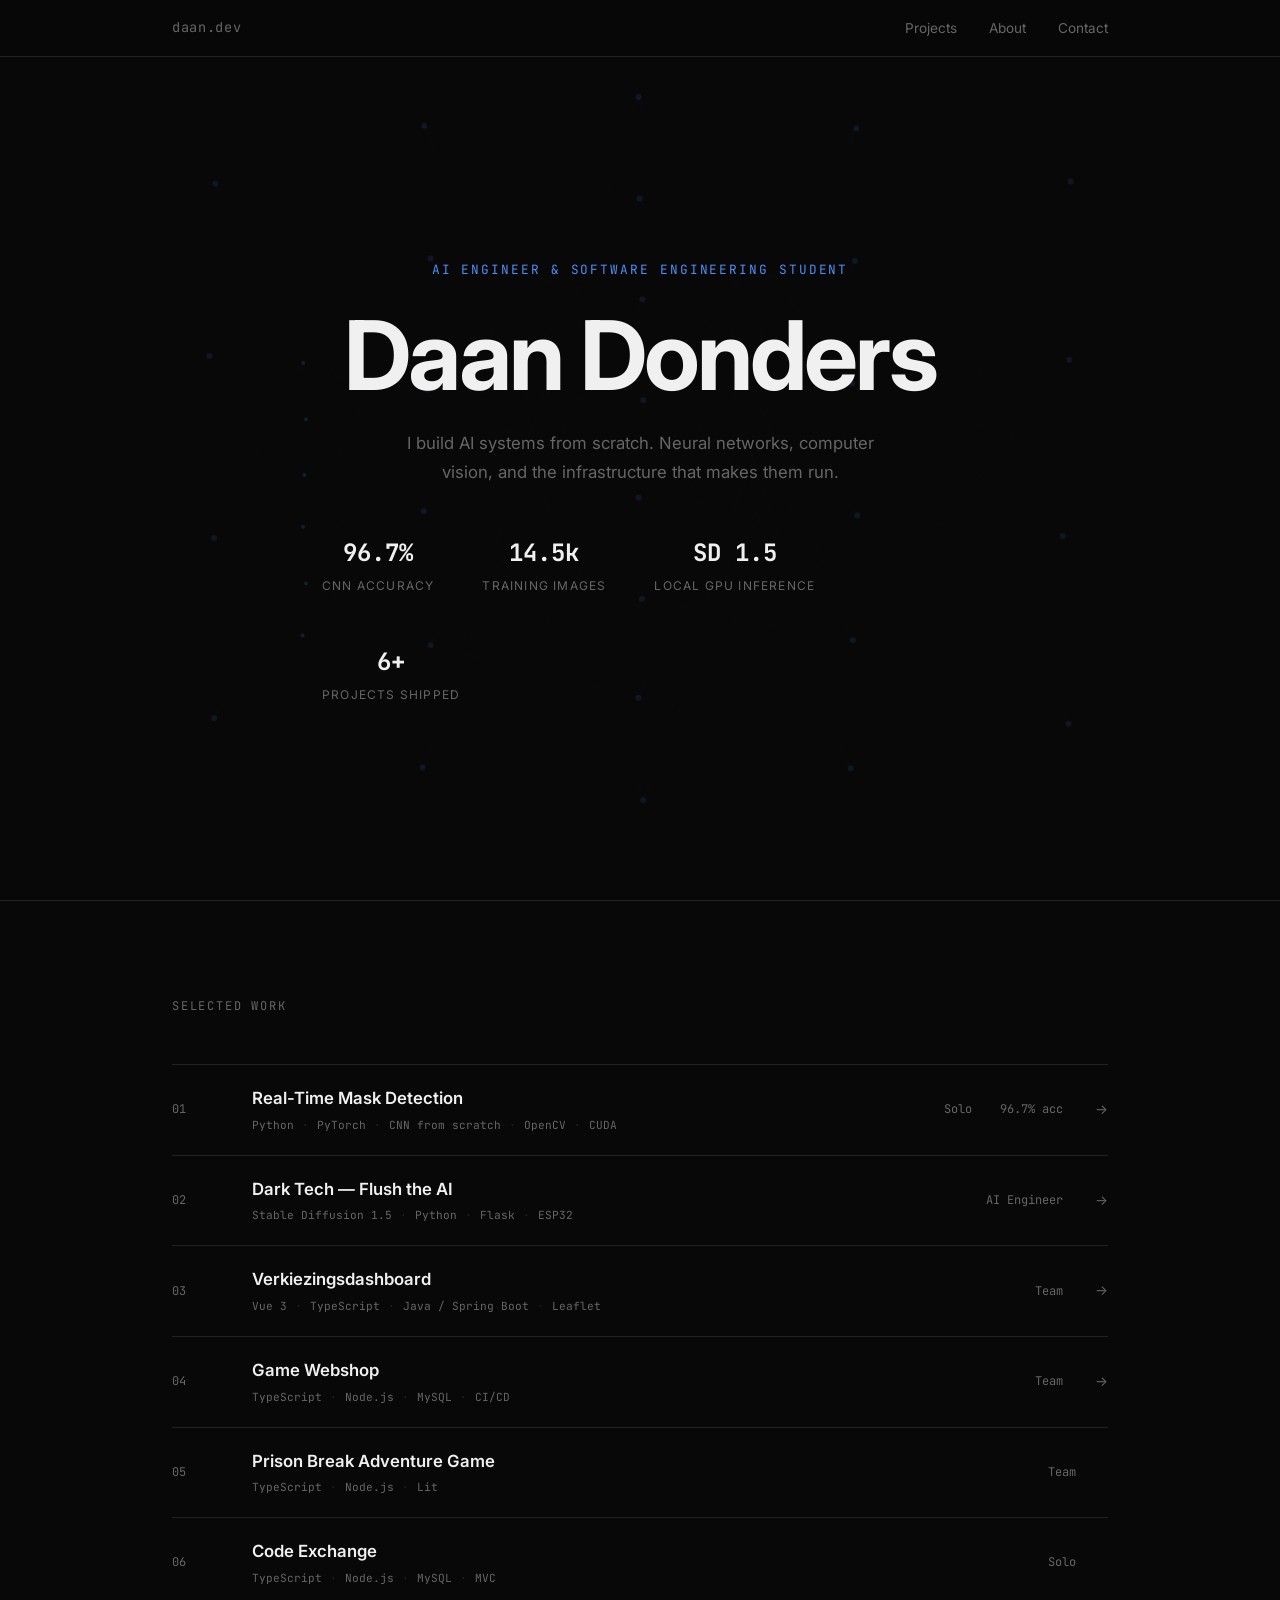
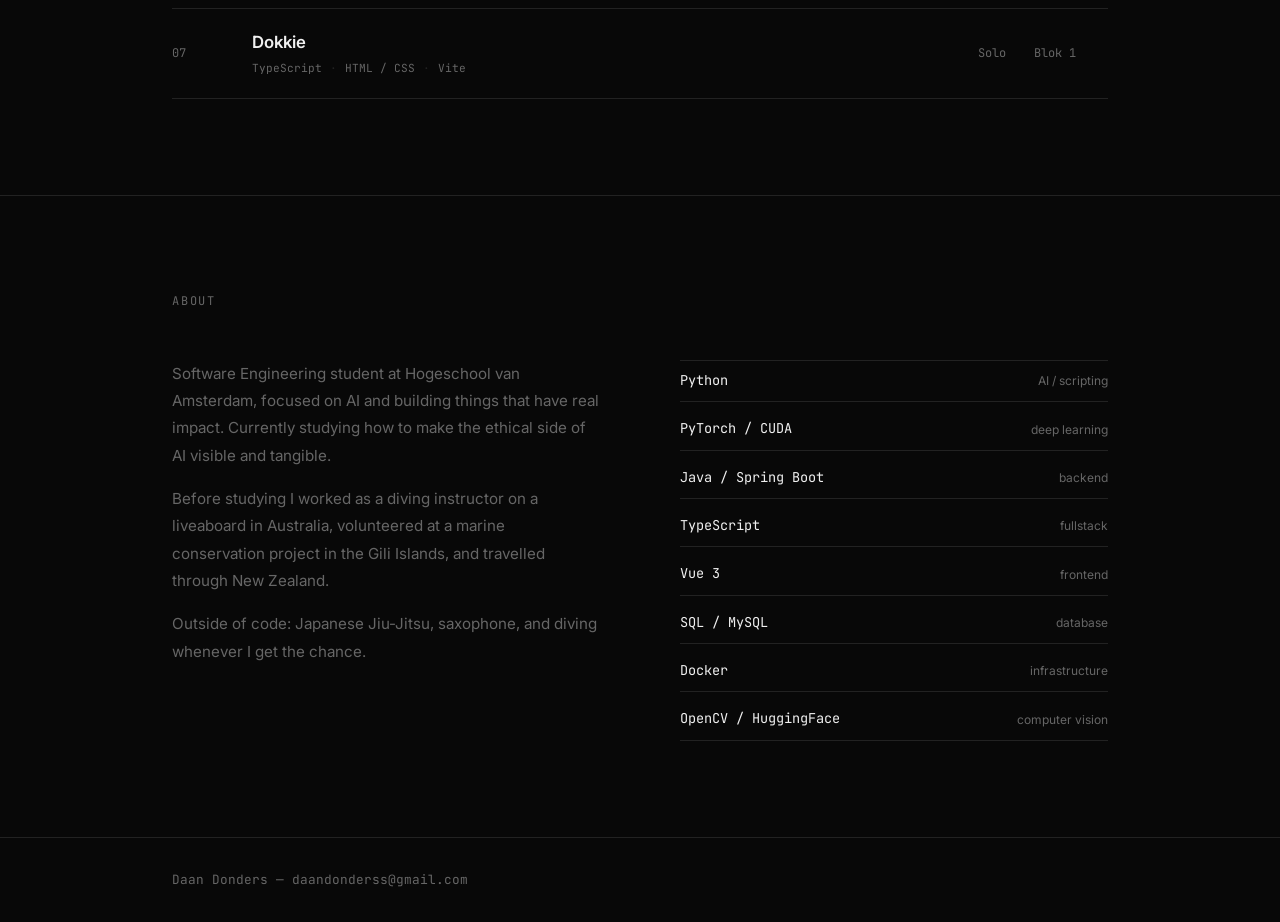
==== index.html @ f84be0b2 ""Layered neural network animation, centered hero, cleaner projects"" ====
<!DOCTYPE html>
<html lang="nl">
<head>
  <meta charset="UTF-8" />
  <meta name="viewport" content="width=device-width, initial-scale=1.0" />
  <title>Daan Donders — AI Engineer</title>
  <link rel="stylesheet" href="style.css" />
  <link rel="preconnect" href="https://fonts.googleapis.com" />
  <link rel="preconnect" href="https://fonts.gstatic.com" crossorigin />
  <link href="https://fonts.googleapis.com/css2?family=Inter:wght@400;500;600;700&family=JetBrains+Mono:wght@400;600&display=swap" rel="stylesheet" />
</head>
<body>

  <nav>
    <div class="nav-inner">
      <a href="index.html" class="nav-logo">daan.dev</a>
      <ul class="nav-links">
        <li><a href="#projects">Projects</a></li>
        <li><a href="#about">About</a></li>
        <li><a href="mailto:daandonderss@gmail.com">Contact</a></li>
      </ul>
    </div>
  </nav>

  <section class="hero">
    <canvas id="neural-canvas"></canvas>
    <div class="hero-content">
      <p class="hero-label">AI Engineer &amp; Software Engineering Student</p>
      <h1 class="hero-title">
        Daan Donders
      </h1>
      <p class="hero-desc">
        I build AI systems from scratch. Neural networks, computer vision,
        and the infrastructure that makes them run.
      </p>
      <div class="hero-stats">
        <div class="stat-item">
          <span class="stat-number">96.7%</span>
          <span class="stat-label">CNN accuracy</span>
        </div>
        <div class="stat-item">
          <span class="stat-number">14.5k</span>
          <span class="stat-label">Training images</span>
        </div>
        <div class="stat-item">
          <span class="stat-number">SD 1.5</span>
          <span class="stat-label">Local GPU inference</span>
        </div>
        <div class="stat-item">
          <span class="stat-number">6+</span>
          <span class="stat-label">Projects shipped</span>
        </div>
      </div>
    </div>
  </section>

  <section class="projects-section" id="projects">
    <div class="container">
      <p class="section-label">Selected work</p>

      <div class="project-list">

        <a href="projects/mask-detection.html" class="project-row">
          <span class="project-number">01</span>
          <div class="project-info">
            <span class="project-name">Real-Time Mask Detection</span>
            <div class="project-tags">
              <span class="project-tag">Python</span>
              <span class="project-tag">PyTorch</span>
              <span class="project-tag">CNN from scratch</span>
              <span class="project-tag">OpenCV</span>
              <span class="project-tag">CUDA</span>
            </div>
          </div>
          <span class="project-meta">Solo &nbsp;&nbsp; 96.7% acc</span>
          <span class="project-arrow">&#8594;</span>
        </a>

        <a href="projects/dark-tech.html" class="project-row">
          <span class="project-number">02</span>
          <div class="project-info">
            <span class="project-name">Dark Tech — Flush the AI</span>
            <div class="project-tags">
              <span class="project-tag">Stable Diffusion 1.5</span>
              <span class="project-tag">Python</span>
              <span class="project-tag">Flask</span>
              <span class="project-tag">ESP32</span>
            </div>
          </div>
          <span class="project-meta">AI Engineer</span>
          <span class="project-arrow">&#8594;</span>
        </a>

        <a href="projects/verkiezingsdashboard.html" class="project-row">
          <span class="project-number">03</span>
          <div class="project-info">
            <span class="project-name">Verkiezingsdashboard</span>
            <div class="project-tags">
              <span class="project-tag">Vue 3</span>
              <span class="project-tag">TypeScript</span>
              <span class="project-tag">Java / Spring Boot</span>
              <span class="project-tag">Leaflet</span>
            </div>
          </div>
          <span class="project-meta">Team</span>
          <span class="project-arrow">&#8594;</span>
        </a>

        <a href="projects/game-webshop.html" class="project-row">
          <span class="project-number">04</span>
          <div class="project-info">
            <span class="project-name">Game Webshop</span>
            <div class="project-tags">
              <span class="project-tag">TypeScript</span>
              <span class="project-tag">Node.js</span>
              <span class="project-tag">MySQL</span>
              <span class="project-tag">CI/CD</span>
            </div>
          </div>
          <span class="project-meta">Team</span>
          <span class="project-arrow">&#8594;</span>
        </a>

        <div class="project-row">
          <span class="project-number">05</span>
          <div class="project-info">
            <span class="project-name">Prison Break Adventure Game</span>
            <div class="project-tags">
              <span class="project-tag">TypeScript</span>
              <span class="project-tag">Node.js</span>
              <span class="project-tag">Lit</span>
            </div>
          </div>
          <span class="project-meta">Team</span>
        </div>

        <div class="project-row">
          <span class="project-number">06</span>
          <div class="project-info">
            <span class="project-name">Code Exchange</span>
            <div class="project-tags">
              <span class="project-tag">TypeScript</span>
              <span class="project-tag">Node.js</span>
              <span class="project-tag">MySQL</span>
              <span class="project-tag">MVC</span>
            </div>
          </div>
          <span class="project-meta">Solo</span>
        </div>

        <div class="project-row">
          <span class="project-number">07</span>
          <div class="project-info">
            <span class="project-name">Dokkie</span>
            <div class="project-tags">
              <span class="project-tag">TypeScript</span>
              <span class="project-tag">HTML / CSS</span>
              <span class="project-tag">Vite</span>
            </div>
          </div>
          <span class="project-meta">Solo &nbsp;&nbsp; Blok 1</span>
        </div>

      </div>
    </div>
  </section>

  <section class="about-section" id="about">
    <div class="container">
      <p class="section-label">About</p>
      <div class="about-grid">
        <div class="about-text">
          <p>
            Software Engineering student at Hogeschool van Amsterdam,
            focused on AI and building things that have real impact.
            Currently studying how to make the ethical side of AI
            visible and tangible.
          </p>
          <p>
            Before studying I worked as a diving instructor on a
            liveaboard in Australia, volunteered at a marine conservation
            project in the Gili Islands, and travelled through New Zealand.
          </p>
          <p>
            Outside of code: Japanese Jiu-Jitsu, saxophone, and diving
            whenever I get the chance.
          </p>
        </div>
        <div class="skills-grid">
          <div class="skill-row">
            <span class="skill-name">Python</span>
            <span class="skill-type">AI / scripting</span>
          </div>
          <div class="skill-row">
            <span class="skill-name">PyTorch / CUDA</span>
            <span class="skill-type">deep learning</span>
          </div>
          <div class="skill-row">
            <span class="skill-name">Java / Spring Boot</span>
            <span class="skill-type">backend</span>
          </div>
          <div class="skill-row">
            <span class="skill-name">TypeScript</span>
            <span class="skill-type">fullstack</span>
          </div>
          <div class="skill-row">
            <span class="skill-name">Vue 3</span>
            <span class="skill-type">frontend</span>
          </div>
          <div class="skill-row">
            <span class="skill-name">SQL / MySQL</span>
            <span class="skill-type">database</span>
          </div>
          <div class="skill-row">
            <span class="skill-name">Docker</span>
            <span class="skill-type">infrastructure</span>
          </div>
          <div class="skill-row">
            <span class="skill-name">OpenCV / HuggingFace</span>
            <span class="skill-type">computer vision</span>
          </div>
        </div>
      </div>
    </div>
  </section>

  <footer>
    <div class="container">
      <p>Daan Donders &mdash; daandonderss@gmail.com</p>
    </div>
  </footer>

  <script>
    const canvas = document.getElementById('neural-canvas');
    const ctx = canvas.getContext('2d');

    const LAYERS = [4, 6, 8, 6, 4];
    const ACCENT = '79, 142, 247';

    let nodes = [];
    let pulses = [];

    function resize() {
      canvas.width = window.innerWidth;
      canvas.height = window.innerHeight;
      buildNetwork();
    }

    function buildNetwork() {
      nodes = [];
      const w = canvas.width;
      const h = canvas.height;
      const layerSpacing = w / (LAYERS.length + 1);

      for (let l = 0; l < LAYERS.length; l++) {
        const count = LAYERS[l];
        const x = layerSpacing * (l + 1);
        const nodeSpacing = h / (count + 1);
        for (let n = 0; n < count; n++) {
          nodes.push({
            layer: l,
            index: n,
            x: x + (Math.random() - 0.5) * 20,
            y: nodeSpacing * (n + 1) + (Math.random() - 0.5) * 20,
            baseX: x,
            baseY: nodeSpacing * (n + 1),
            phase: Math.random() * Math.PI * 2,
            active: 0
          });
        }
      }
    }

    function getLayer(l) {
      return nodes.filter(n => n.layer === l);
    }

    function spawnPulse() {
      const src = getLayer(0)[Math.floor(Math.random() * LAYERS[0])];
      pulses.push({ fromLayer: 0, fromIndex: src.index, progress: 0, speed: 0.012 + Math.random() * 0.008 });
    }

    let frame = 0;

    function draw() {
      ctx.clearRect(0, 0, canvas.width, canvas.height);

      // connections
      for (let l = 0; l < LAYERS.length - 1; l++) {
        const from = getLayer(l);
        const to = getLayer(l + 1);
        for (const a of from) {
          for (const b of to) {
            ctx.beginPath();
            ctx.moveTo(a.x, a.y);
            ctx.lineTo(b.x, b.y);
            ctx.strokeStyle = `rgba(${ACCENT}, 0.07)`;
            ctx.lineWidth = 0.5;
            ctx.stroke();
          }
        }
      }

      // pulses
      for (let i = pulses.length - 1; i >= 0; i--) {
        const p = pulses[i];
        p.progress += p.speed;

        if (p.progress >= 1) {
          // activate next layer
          const nextLayer = p.fromLayer + 1;
          if (nextLayer < LAYERS.length) {
            const targets = getLayer(nextLayer);
            const picked = targets[Math.floor(Math.random() * targets.length)];
            picked.active = 1;
            pulses.push({ fromLayer: nextLayer, fromIndex: picked.index, progress: 0, speed: p.speed });
          }
          pulses.splice(i, 1);
          continue;
        }

        const from = getLayer(p.fromLayer).find(n => n.index === p.fromIndex);
        if (!from) { pulses.splice(i, 1); continue; }
        const toLayer = getLayer(p.fromLayer + 1);
        if (!toLayer.length) { pulses.splice(i, 1); continue; }

        for (const to of toLayer) {
          const px = from.x + (to.x - from.x) * p.progress;
          const py = from.y + (to.y - from.y) * p.progress;
          ctx.beginPath();
          ctx.arc(px, py, 2, 0, Math.PI * 2);
          ctx.fillStyle = `rgba(${ACCENT}, ${0.6 * (1 - p.progress * 0.5)})`;
          ctx.fill();
        }
      }

      // nodes
      for (const node of nodes) {
        node.phase += 0.015;
        node.x = node.baseX + Math.sin(node.phase) * 4;
        node.y = node.baseY + Math.cos(node.phase * 0.7) * 4;

        if (node.active > 0) node.active -= 0.03;

        const glow = Math.max(0, node.active);
        const r = 3 + glow * 4;

        if (glow > 0) {
          const grad = ctx.createRadialGradient(node.x, node.y, 0, node.x, node.y, r * 3);
          grad.addColorStop(0, `rgba(${ACCENT}, ${0.4 * glow})`);
          grad.addColorStop(1, `rgba(${ACCENT}, 0)`);
          ctx.beginPath();
          ctx.arc(node.x, node.y, r * 3, 0, Math.PI * 2);
          ctx.fillStyle = grad;
          ctx.fill();
        }

        ctx.beginPath();
        ctx.arc(node.x, node.y, r, 0, Math.PI * 2);
        ctx.fillStyle = `rgba(${ACCENT}, ${0.3 + glow * 0.6})`;
        ctx.fill();
      }

      frame++;
      if (frame % 40 === 0) spawnPulse();

      requestAnimationFrame(draw);
    }

    resize();
    draw();

    window.addEventListener('resize', resize);
  </script>

</body>
</html>
---- style.css ----
*, *::before, *::after {
  box-sizing: border-box;
  margin: 0;
  padding: 0;
}

:root {
  --bg:          #080808;
  --surface:     #111111;
  --border:      #222222;
  --text:        #f0f0f0;
  --text-muted:  #666666;
  --accent:      #4f8ef7;
  --font:        'Inter', system-ui, sans-serif;
  --mono:        'JetBrains Mono', 'Fira Code', monospace;
}

html {
  scroll-behavior: smooth;
}

body {
  background: var(--bg);
  color: var(--text);
  font-family: var(--font);
  font-size: 16px;
  line-height: 1.6;
  min-height: 100vh;
}

a {
  color: inherit;
  text-decoration: none;
}

img, video {
  max-width: 100%;
  display: block;
}

/* ── Layout ── */
.container {
  max-width: 1000px;
  margin: 0 auto;
  padding: 0 2rem;
}

/* ── Nav ── */
nav {
  position: fixed;
  top: 0;
  left: 0;
  right: 0;
  z-index: 100;
  border-bottom: 1px solid var(--border);
  background: rgba(8, 8, 8, 0.9);
  backdrop-filter: blur(8px);
}

.nav-inner {
  display: flex;
  align-items: center;
  justify-content: space-between;
  height: 56px;
  max-width: 1000px;
  margin: 0 auto;
  padding: 0 2rem;
}

.nav-logo {
  font-family: var(--mono);
  font-size: 0.85rem;
  color: var(--text-muted);
  letter-spacing: 0.05em;
  transition: color 0.2s;
}

.nav-logo:hover {
  color: var(--text);
}

.nav-links {
  display: flex;
  gap: 2rem;
  list-style: none;
}

.nav-links a {
  font-size: 0.85rem;
  color: var(--text-muted);
  transition: color 0.2s;
}

.nav-links a:hover {
  color: var(--text);
}

/* ── Hero ── */
.hero {
  position: relative;
  min-height: 100vh;
  display: flex;
  align-items: center;
  overflow: hidden;
}

#neural-canvas {
  position: absolute;
  inset: 0;
  width: 100%;
  height: 100%;
  opacity: 0.35;
}

.hero-content {
  position: relative;
  z-index: 1;
  padding: 8rem 2rem 4rem;
  max-width: 700px;
  margin: 0 auto;
  width: 100%;
  text-align: center;
  display: flex;
  flex-direction: column;
  align-items: center;
}

.hero-label {
  font-family: var(--mono);
  font-size: 0.8rem;
  color: var(--accent);
  letter-spacing: 0.15em;
  text-transform: uppercase;
  margin-bottom: 1.5rem;
}

.hero-title {
  font-size: clamp(3rem, 8vw, 6rem);
  font-weight: 700;
  letter-spacing: -0.03em;
  line-height: 1.05;
  margin-bottom: 1.5rem;
}

.hero-title .dim {
  color: var(--text-muted);
}

.hero-desc {
  font-size: 1.05rem;
  color: var(--text-muted);
  max-width: 480px;
  margin-bottom: 3rem;
  line-height: 1.7;
}

.hero-stats {
  display: flex;
  gap: 3rem;
  flex-wrap: wrap;
}

.stat-item {
  display: flex;
  flex-direction: column;
  gap: 0.2rem;
}

.stat-number {
  font-size: 1.5rem;
  font-weight: 700;
  color: var(--text);
  font-family: var(--mono);
}

.stat-label {
  font-size: 0.75rem;
  color: var(--text-muted);
  text-transform: uppercase;
  letter-spacing: 0.1em;
}

/* ── Projects ── */
.projects-section {
  padding: 6rem 0;
  border-top: 1px solid var(--border);
}

.section-label {
  font-family: var(--mono);
  font-size: 0.75rem;
  color: var(--text-muted);
  letter-spacing: 0.15em;
  text-transform: uppercase;
  margin-bottom: 3rem;
}

.project-list {
  display: flex;
  flex-direction: column;
}

.project-row {
  display: grid;
  grid-template-columns: 48px 1fr auto auto;
  align-items: center;
  gap: 2rem;
  padding: 1.25rem 0;
  border-top: 1px solid var(--border);
  transition: background 0.15s;
  cursor: default;
  text-decoration: none;
  color: inherit;
}

.project-row:last-child {
  border-bottom: 1px solid var(--border);
}

.project-row:hover .project-name {
  color: var(--accent);
}

.project-number {
  font-family: var(--mono);
  font-size: 0.75rem;
  color: var(--text-muted);
}

.project-info {
  display: flex;
  flex-direction: column;
  gap: 0.3rem;
}

.project-name {
  font-size: 1.05rem;
  font-weight: 600;
  transition: color 0.15s;
}

.project-tags {
  display: flex;
  gap: 0.5rem;
  flex-wrap: wrap;
}

.project-tag {
  font-family: var(--mono);
  font-size: 0.7rem;
  color: var(--text-muted);
}

.project-tag + .project-tag::before {
  content: '·';
  margin-right: 0.5rem;
  color: var(--border);
}

.project-meta {
  font-family: var(--mono);
  font-size: 0.75rem;
  color: var(--text-muted);
  white-space: nowrap;
}

.project-arrow {
  font-size: 0.85rem;
  color: var(--text-muted);
  transition: transform 0.15s, color 0.15s;
}

.project-row:hover .project-arrow {
  transform: translateX(4px);
  color: var(--accent);
}

/* ── About ── */
.about-section {
  padding: 6rem 0;
  border-top: 1px solid var(--border);
}

.about-grid {
  display: grid;
  grid-template-columns: 1fr 1fr;
  gap: 5rem;
  align-items: start;
}

.about-text p {
  color: var(--text-muted);
  font-size: 0.95rem;
  margin-bottom: 1rem;
  line-height: 1.8;
}

.about-text p:last-child {
  margin-bottom: 0;
}

.skills-grid {
  display: flex;
  flex-direction: column;
  gap: 0.4rem;
}

.skill-row {
  display: flex;
  justify-content: space-between;
  align-items: center;
  padding: 0.6rem 0;
  border-bottom: 1px solid var(--border);
  font-size: 0.85rem;
}

.skill-row:first-child {
  border-top: 1px solid var(--border);
}

.skill-name {
  font-family: var(--mono);
  color: var(--text);
}

.skill-type {
  font-size: 0.75rem;
  color: var(--text-muted);
}

/* ── Footer ── */
footer {
  border-top: 1px solid var(--border);
  padding: 2rem 0;
}

footer p {
  font-family: var(--mono);
  font-size: 0.8rem;
  color: var(--text-muted);
}

/* ── Project detail pages ── */
.page-hero {
  padding: 8rem 0 4rem;
}

.back-link {
  display: inline-flex;
  align-items: center;
  gap: 0.5rem;
  font-family: var(--mono);
  font-size: 0.8rem;
  color: var(--text-muted);
  margin-bottom: 2.5rem;
  transition: color 0.2s;
}

.back-link:hover {
  color: var(--text);
}

.page-title {
  font-size: clamp(2rem, 5vw, 3.5rem);
  font-weight: 700;
  letter-spacing: -0.03em;
  line-height: 1.1;
  margin-bottom: 2rem;
}

.page-title span {
  color: var(--accent);
}

.meta-row {
  display: flex;
  flex-wrap: wrap;
  gap: 2.5rem;
  padding: 1.5rem 0;
  border-top: 1px solid var(--border);
  border-bottom: 1px solid var(--border);
}

.meta-item {
  display: flex;
  flex-direction: column;
  gap: 0.25rem;
}

.meta-label {
  font-family: var(--mono);
  font-size: 0.7rem;
  color: var(--text-muted);
  text-transform: uppercase;
  letter-spacing: 0.1em;
}

.meta-value {
  font-size: 0.9rem;
  font-weight: 600;
}

/* Project body */
.project-layout {
  display: grid;
  grid-template-columns: 1fr 280px;
  gap: 5rem;
  padding: 4rem 0 6rem;
  align-items: start;
}

.project-body h2 {
  font-size: 1.1rem;
  font-weight: 600;
  margin: 2.5rem 0 1rem;
  padding-bottom: 0.5rem;
  border-bottom: 1px solid var(--border);
  letter-spacing: -0.01em;
}

.project-body h2:first-child {
  margin-top: 0;
}

.project-body p {
  font-size: 0.9rem;
  color: var(--text-muted);
  margin-bottom: 1rem;
  line-height: 1.8;
}

.project-body ul {
  margin: 0 0 1.5rem 1.2rem;
}

.project-body li {
  font-size: 0.9rem;
  color: var(--text-muted);
  margin-bottom: 0.5rem;
  line-height: 1.7;
}

.project-body li strong {
  color: var(--text);
}

/* Pipeline */
.pipeline {
  display: flex;
  flex-direction: column;
  gap: 0;
  margin: 1.5rem 0;
}

.pipeline-step {
  display: flex;
  align-items: center;
  gap: 1rem;
  padding: 0.9rem 1rem;
  border: 1px solid var(--border);
  background: var(--surface);
  position: relative;
}

.pipeline-step:not(:first-child) {
  margin-top: -1px;
}

.pipeline-step:first-child {
  border-radius: 6px 6px 0 0;
}

.pipeline-step:last-child {
  border-radius: 0 0 6px 6px;
}

.step-icon {
  width: 2rem;
  text-align: center;
  font-size: 1rem;
  flex-shrink: 0;
}

.step-info strong {
  display: block;
  font-size: 0.85rem;
  margin-bottom: 0.1rem;
}

.step-info span {
  font-family: var(--mono);
  font-size: 0.72rem;
  color: var(--accent);
}

/* Callout */
.callout {
  border: 1px solid var(--border);
  border-left: 3px solid var(--accent);
  border-radius: 0 6px 6px 0;
  padding: 1rem 1.25rem;
  margin: 1.5rem 0;
  display: flex;
  gap: 1rem;
  align-items: flex-start;
  background: var(--surface);
}

.callout .callout-icon {
  font-size: 1.1rem;
  flex-shrink: 0;
  margin-top: 0.1rem;
}

.callout p {
  margin: 0;
  font-size: 0.88rem;
}

/* Gallery */
.gallery {
  display: grid;
  grid-template-columns: 1fr 1fr;
  gap: 0.75rem;
  margin: 1.5rem 0;
}

.gallery-item {
  border: 1px solid var(--border);
  border-radius: 6px;
  overflow: hidden;
  background: var(--surface);
}

.gallery-item img,
.gallery-item video {
  width: 100%;
  display: block;
}

.gallery-label {
  padding: 0.5rem 0.75rem;
  font-family: var(--mono);
  font-size: 0.72rem;
  color: var(--text-muted);
  border-top: 1px solid var(--border);
}

/* Sidebar */
.project-sidebar {
  position: sticky;
  top: 5rem;
  display: flex;
  flex-direction: column;
  gap: 2rem;
}

.sidebar-block h4 {
  font-family: var(--mono);
  font-size: 0.7rem;
  text-transform: uppercase;
  letter-spacing: 0.1em;
  color: var(--text-muted);
  margin-bottom: 1rem;
  padding-bottom: 0.5rem;
  border-bottom: 1px solid var(--border);
}

.tech-list {
  list-style: none;
  display: flex;
  flex-direction: column;
  gap: 0.5rem;
}

.tech-list li {
  display: flex;
  justify-content: space-between;
  font-size: 0.82rem;
  padding: 0.4rem 0;
  border-bottom: 1px solid var(--border);
  color: var(--text);
}

.tech-list li span {
  color: var(--text-muted);
  font-size: 0.75rem;
}

.badge-list {
  display: flex;
  flex-wrap: wrap;
  gap: 0.4rem;
}

.badge {
  font-family: var(--mono);
  font-size: 0.72rem;
  padding: 0.25rem 0.6rem;
  border: 1px solid var(--border);
  border-radius: 3px;
  color: var(--text-muted);
}

.lesson-list {
  list-style: none;
  display: flex;
  flex-direction: column;
  gap: 0.6rem;
}

.lesson-list li {
  font-size: 0.82rem;
  color: var(--text-muted);
  padding-left: 1rem;
  position: relative;
  line-height: 1.5;
}

.lesson-list li::before {
  content: '–';
  position: absolute;
  left: 0;
  color: var(--accent);
}

/* ── Responsive ── */
@media (max-width: 900px) {
  .project-layout {
    grid-template-columns: 1fr;
    gap: 3rem;
  }
  .project-sidebar {
    position: static;
  }
  .about-grid {
    grid-template-columns: 1fr;
    gap: 3rem;
  }
}

@media (max-width: 640px) {
  .nav-links { display: none; }
  .gallery { grid-template-columns: 1fr; }
  .hero-stats { gap: 2rem; }
  .project-row {
    grid-template-columns: 32px 1fr;
  }
  .project-meta { display: none; }
}
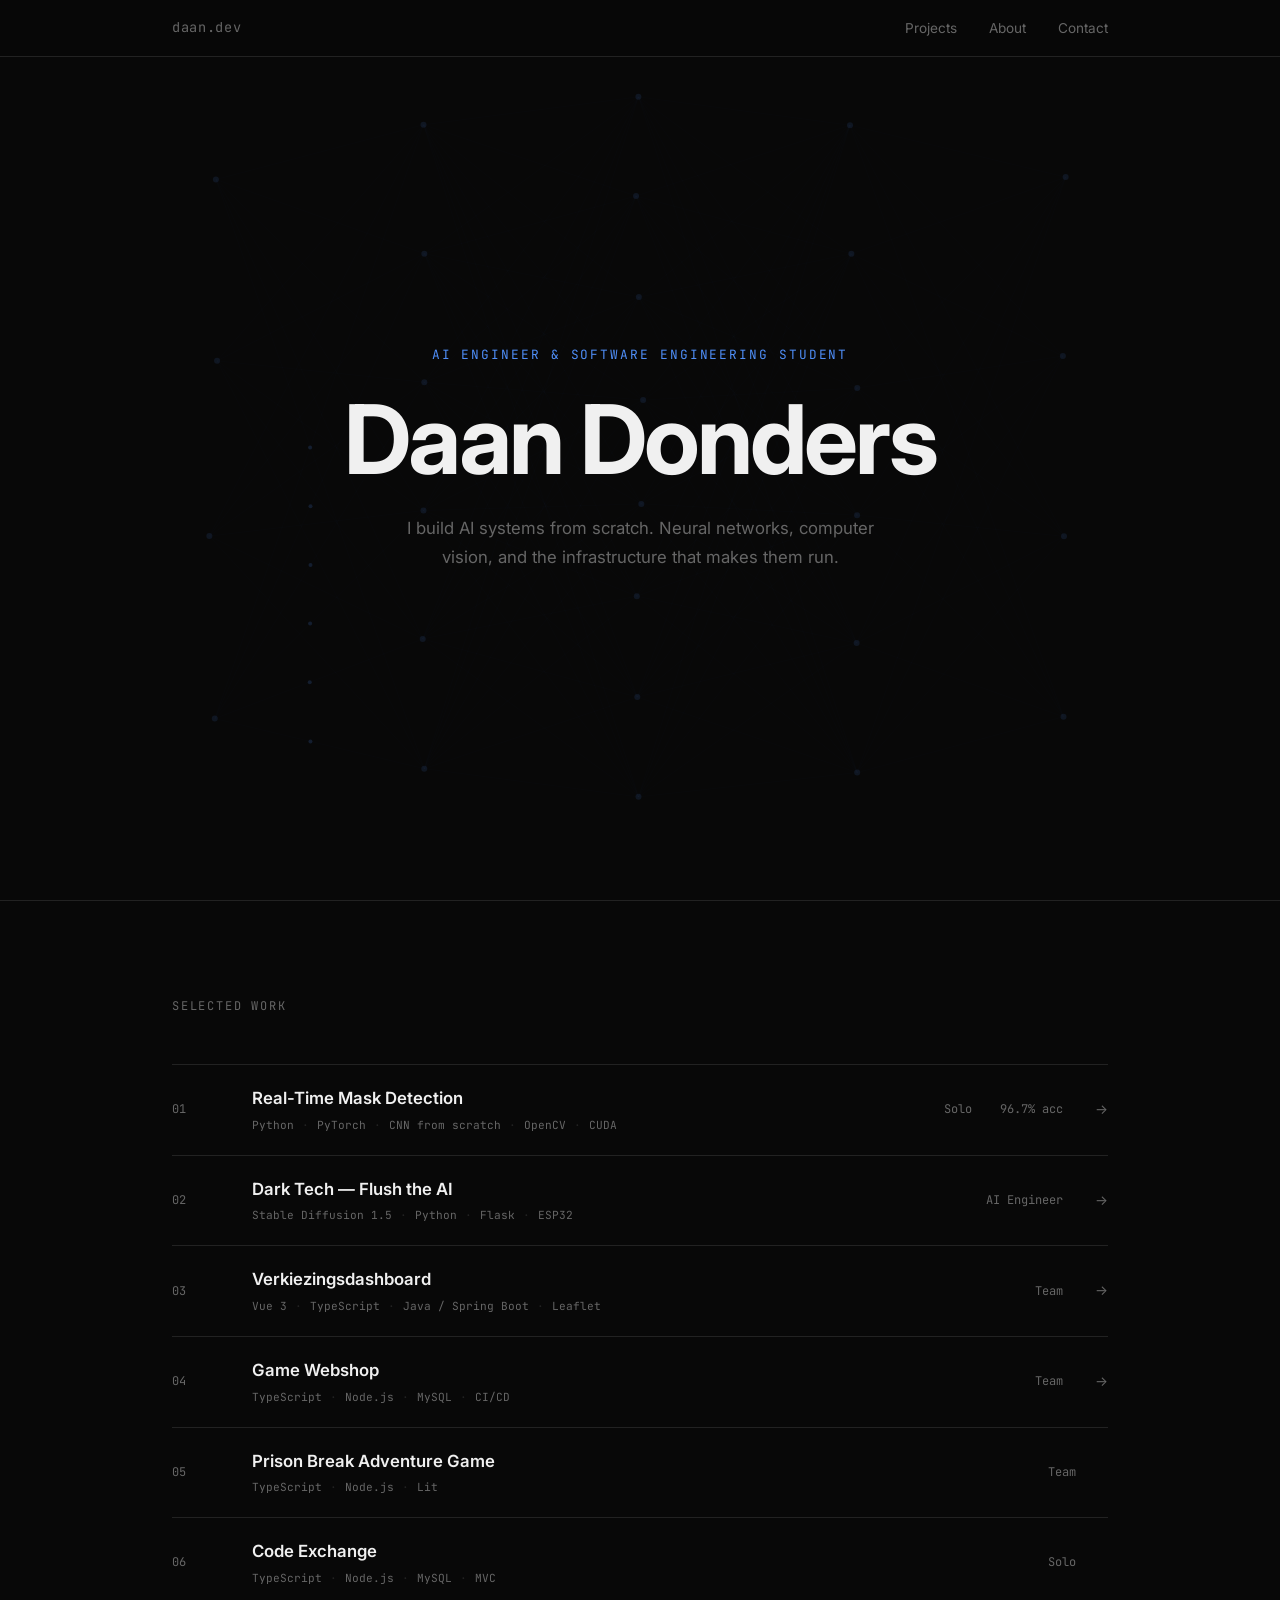
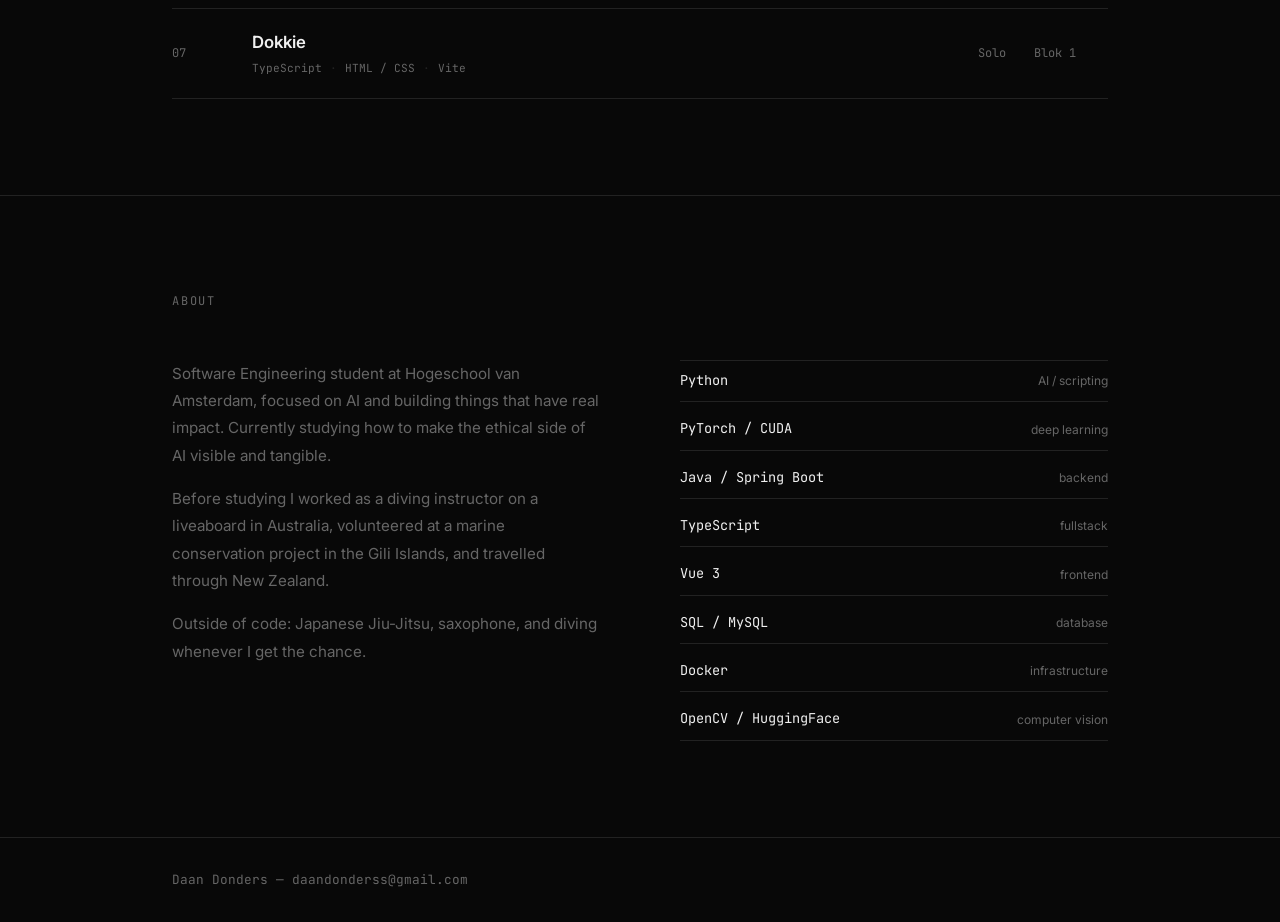
==== commit 19b48c8c: "Neural network on all pages, remove stats, clean up scripts" ====
--- a/index.html
+++ b/index.html
@@ -33,24 +33,6 @@
         I build AI systems from scratch. Neural networks, computer vision,
         and the infrastructure that makes them run.
       </p>
-      <div class="hero-stats">
-        <div class="stat-item">
-          <span class="stat-number">96.7%</span>
-          <span class="stat-label">CNN accuracy</span>
-        </div>
-        <div class="stat-item">
-          <span class="stat-number">14.5k</span>
-          <span class="stat-label">Training images</span>
-        </div>
-        <div class="stat-item">
-          <span class="stat-number">SD 1.5</span>
-          <span class="stat-label">Local GPU inference</span>
-        </div>
-        <div class="stat-item">
-          <span class="stat-number">6+</span>
-          <span class="stat-label">Projects shipped</span>
-        </div>
-      </div>
     </div>
   </section>
 
@@ -230,148 +212,7 @@
     </div>
   </footer>
 
-  <script>
-    const canvas = document.getElementById('neural-canvas');
-    const ctx = canvas.getContext('2d');
-
-    const LAYERS = [4, 6, 8, 6, 4];
-    const ACCENT = '79, 142, 247';
-
-    let nodes = [];
-    let pulses = [];
-
-    function resize() {
-      canvas.width = window.innerWidth;
-      canvas.height = window.innerHeight;
-      buildNetwork();
-    }
-
-    function buildNetwork() {
-      nodes = [];
-      const w = canvas.width;
-      const h = canvas.height;
-      const layerSpacing = w / (LAYERS.length + 1);
-
-      for (let l = 0; l < LAYERS.length; l++) {
-        const count = LAYERS[l];
-        const x = layerSpacing * (l + 1);
-        const nodeSpacing = h / (count + 1);
-        for (let n = 0; n < count; n++) {
-          nodes.push({
-            layer: l,
-            index: n,
-            x: x + (Math.random() - 0.5) * 20,
-            y: nodeSpacing * (n + 1) + (Math.random() - 0.5) * 20,
-            baseX: x,
-            baseY: nodeSpacing * (n + 1),
-            phase: Math.random() * Math.PI * 2,
-            active: 0
-          });
-        }
-      }
-    }
-
-    function getLayer(l) {
-      return nodes.filter(n => n.layer === l);
-    }
-
-    function spawnPulse() {
-      const src = getLayer(0)[Math.floor(Math.random() * LAYERS[0])];
-      pulses.push({ fromLayer: 0, fromIndex: src.index, progress: 0, speed: 0.012 + Math.random() * 0.008 });
-    }
-
-    let frame = 0;
-
-    function draw() {
-      ctx.clearRect(0, 0, canvas.width, canvas.height);
-
-      // connections
-      for (let l = 0; l < LAYERS.length - 1; l++) {
-        const from = getLayer(l);
-        const to = getLayer(l + 1);
-        for (const a of from) {
-          for (const b of to) {
-            ctx.beginPath();
-            ctx.moveTo(a.x, a.y);
-            ctx.lineTo(b.x, b.y);
-            ctx.strokeStyle = `rgba(${ACCENT}, 0.07)`;
-            ctx.lineWidth = 0.5;
-            ctx.stroke();
-          }
-        }
-      }
-
-      // pulses
-      for (let i = pulses.length - 1; i >= 0; i--) {
-        const p = pulses[i];
-        p.progress += p.speed;
-
-        if (p.progress >= 1) {
-          // activate next layer
-          const nextLayer = p.fromLayer + 1;
-          if (nextLayer < LAYERS.length) {
-            const targets = getLayer(nextLayer);
-            const picked = targets[Math.floor(Math.random() * targets.length)];
-            picked.active = 1;
-            pulses.push({ fromLayer: nextLayer, fromIndex: picked.index, progress: 0, speed: p.speed });
-          }
-          pulses.splice(i, 1);
-          continue;
-        }
-
-        const from = getLayer(p.fromLayer).find(n => n.index === p.fromIndex);
-        if (!from) { pulses.splice(i, 1); continue; }
-        const toLayer = getLayer(p.fromLayer + 1);
-        if (!toLayer.length) { pulses.splice(i, 1); continue; }
-
-        for (const to of toLayer) {
-          const px = from.x + (to.x - from.x) * p.progress;
-          const py = from.y + (to.y - from.y) * p.progress;
-          ctx.beginPath();
-          ctx.arc(px, py, 2, 0, Math.PI * 2);
-          ctx.fillStyle = `rgba(${ACCENT}, ${0.6 * (1 - p.progress * 0.5)})`;
-          ctx.fill();
-        }
-      }
-
-      // nodes
-      for (const node of nodes) {
-        node.phase += 0.015;
-        node.x = node.baseX + Math.sin(node.phase) * 4;
-        node.y = node.baseY + Math.cos(node.phase * 0.7) * 4;
-
-        if (node.active > 0) node.active -= 0.03;
-
-        const glow = Math.max(0, node.active);
-        const r = 3 + glow * 4;
-
-        if (glow > 0) {
-          const grad = ctx.createRadialGradient(node.x, node.y, 0, node.x, node.y, r * 3);
-          grad.addColorStop(0, `rgba(${ACCENT}, ${0.4 * glow})`);
-          grad.addColorStop(1, `rgba(${ACCENT}, 0)`);
-          ctx.beginPath();
-          ctx.arc(node.x, node.y, r * 3, 0, Math.PI * 2);
-          ctx.fillStyle = grad;
-          ctx.fill();
-        }
-
-        ctx.beginPath();
-        ctx.arc(node.x, node.y, r, 0, Math.PI * 2);
-        ctx.fillStyle = `rgba(${ACCENT}, ${0.3 + glow * 0.6})`;
-        ctx.fill();
-      }
-
-      frame++;
-      if (frame % 40 === 0) spawnPulse();
-
-      requestAnimationFrame(draw);
-    }
-
-    resize();
-    draw();
-
-    window.addEventListener('resize', resize);
-  </script>
+  <script src="neural.js"></script>
 
 </body>
 </html>
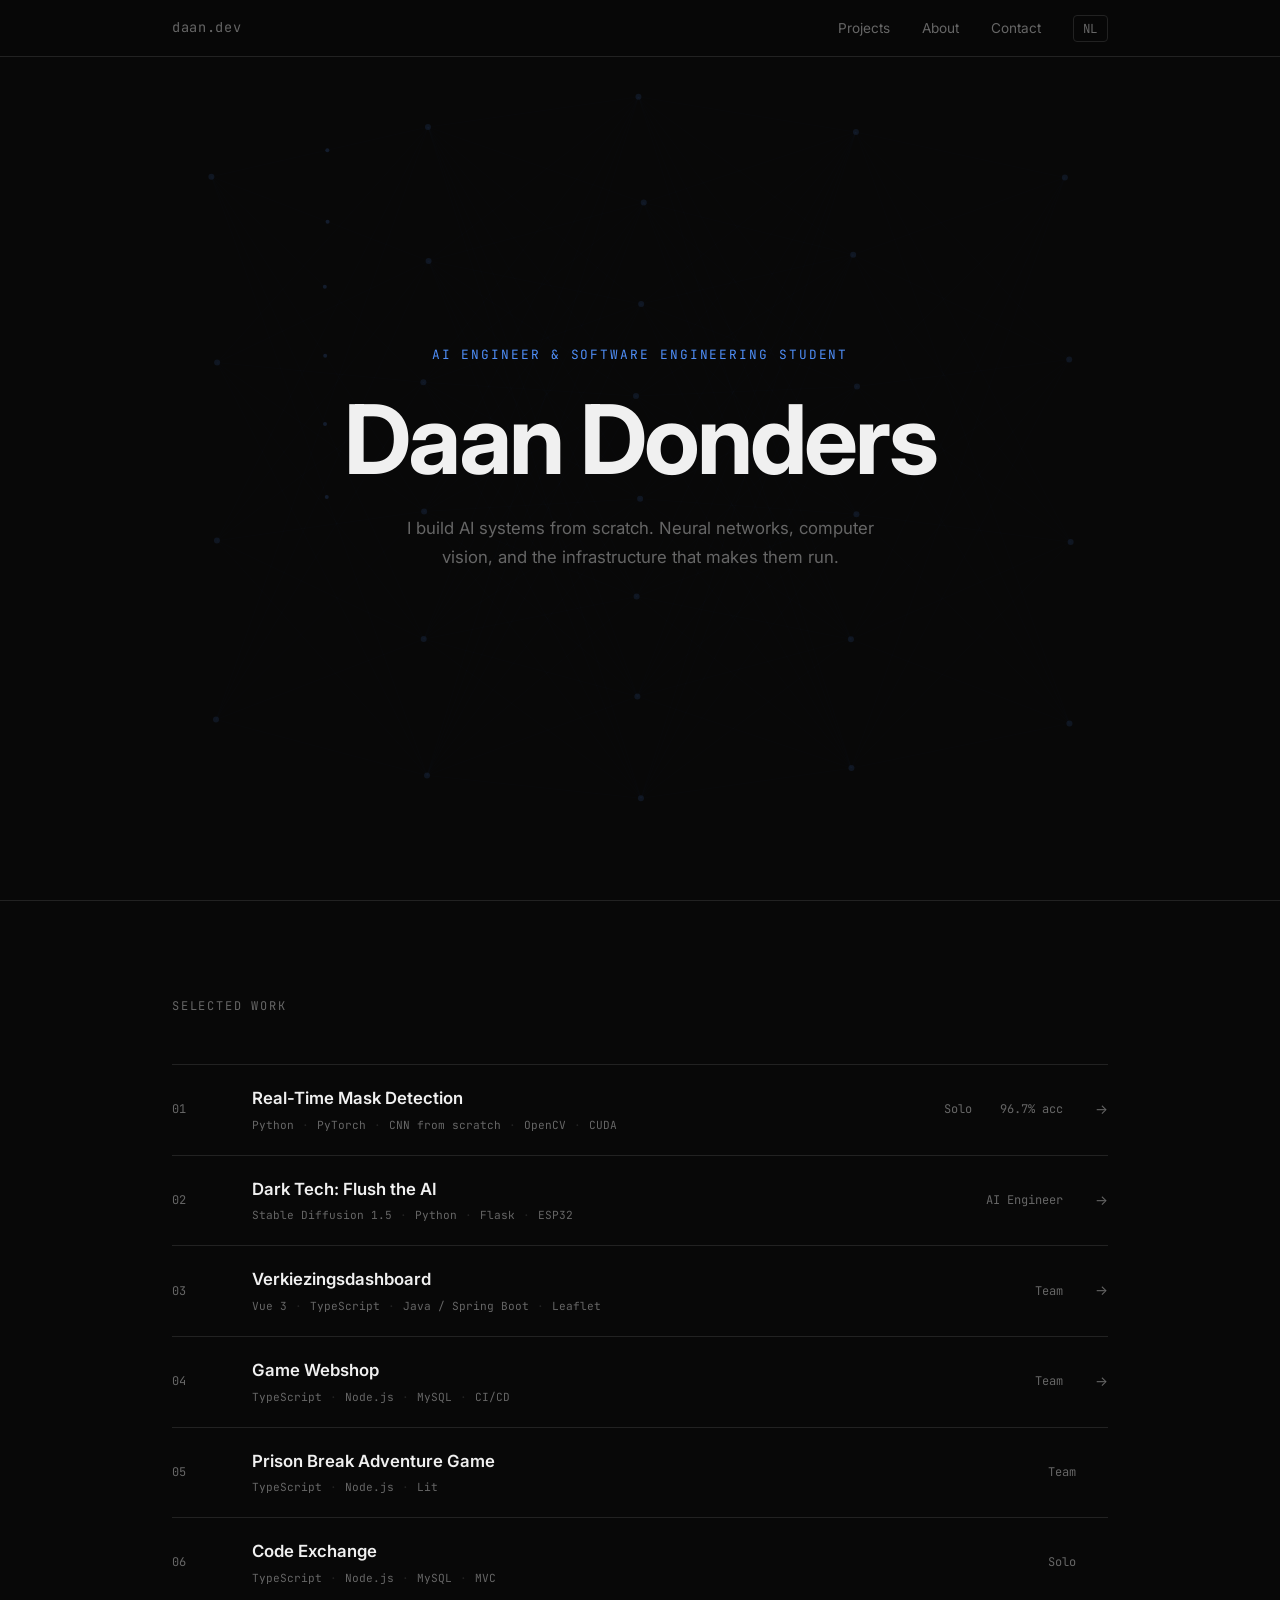
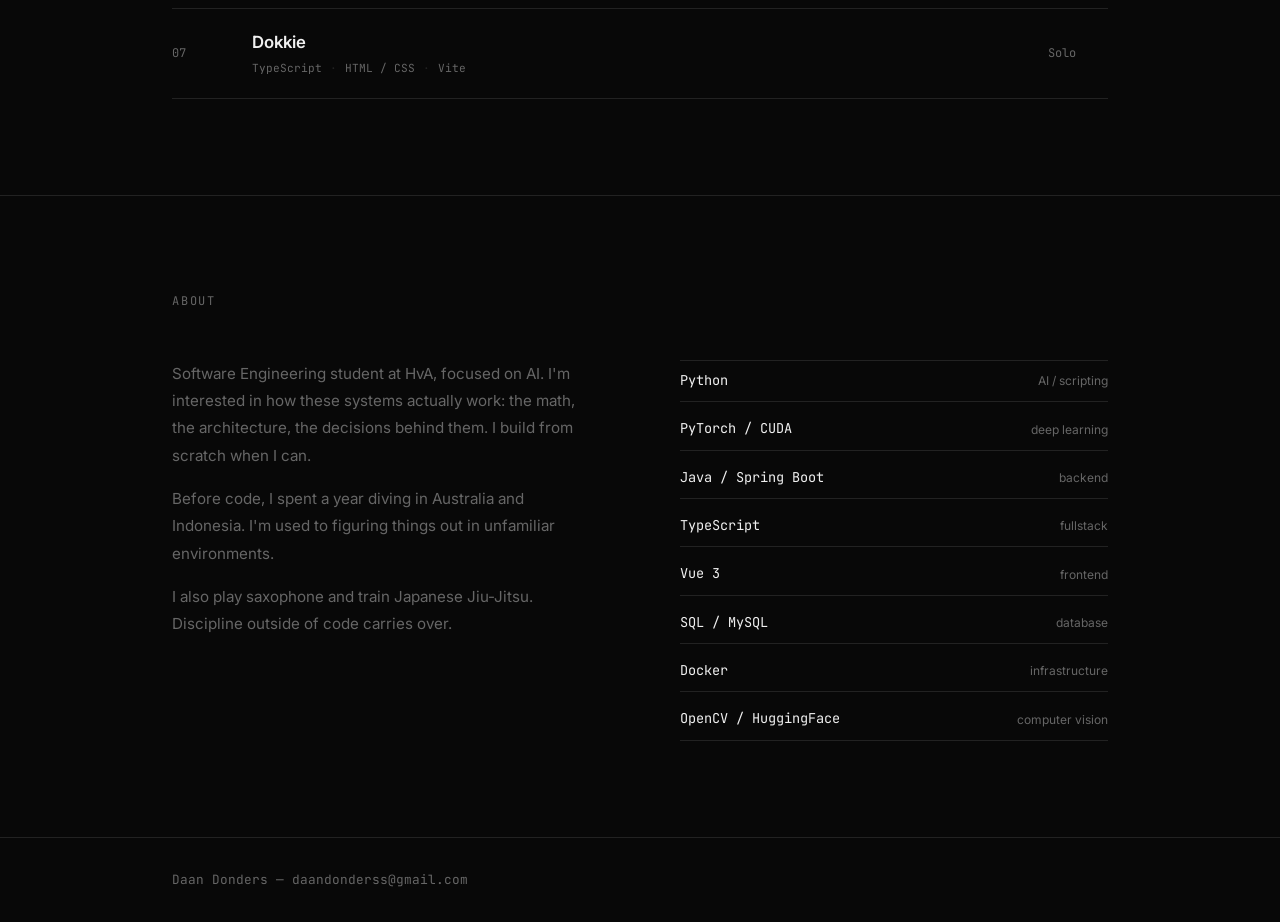
==== commit b1f1df9b: "Add EN/NL language toggle" ====
--- a/index.html
+++ b/index.html
@@ -1,5 +1,5 @@
 <!DOCTYPE html>
-<html lang="nl">
+<html lang="en">
 <head>
   <meta charset="UTF-8" />
   <meta name="viewport" content="width=device-width, initial-scale=1.0" />
@@ -8,6 +8,23 @@
   <link rel="preconnect" href="https://fonts.googleapis.com" />
   <link rel="preconnect" href="https://fonts.gstatic.com" crossorigin />
   <link href="https://fonts.googleapis.com/css2?family=Inter:wght@400;500;600;700&family=JetBrains+Mono:wght@400;600&display=swap" rel="stylesheet" />
+  <style>
+    .lang-toggle {
+      font-family: var(--mono);
+      font-size: 0.78rem;
+      color: var(--text-muted);
+      background: none;
+      border: 1px solid var(--border);
+      border-radius: 4px;
+      padding: 0.25rem 0.6rem;
+      cursor: pointer;
+      transition: color 0.2s, border-color 0.2s;
+    }
+    .lang-toggle:hover {
+      color: var(--text);
+      border-color: var(--accent);
+    }
+  </style>
 </head>
 <body>
 
@@ -15,9 +32,10 @@
     <div class="nav-inner">
       <a href="index.html" class="nav-logo">daan.dev</a>
       <ul class="nav-links">
-        <li><a href="#projects">Projects</a></li>
-        <li><a href="#about">About</a></li>
+        <li><a href="#projects" data-en="Projects" data-nl="Projecten">Projects</a></li>
+        <li><a href="#about" data-en="About" data-nl="Over mij">About</a></li>
         <li><a href="mailto:daandonderss@gmail.com">Contact</a></li>
+        <li><button class="lang-toggle" id="lang-toggle">NL</button></li>
       </ul>
     </div>
   </nav>
@@ -25,20 +43,17 @@
   <section class="hero">
     <canvas id="neural-canvas"></canvas>
     <div class="hero-content">
-      <p class="hero-label">AI Engineer &amp; Software Engineering Student</p>
-      <h1 class="hero-title">
-        Daan Donders
-      </h1>
-      <p class="hero-desc">
-        I build AI systems from scratch. Neural networks, computer vision,
-        and the infrastructure that makes them run.
+      <p class="hero-label" data-en="AI Engineer &amp; Software Engineering Student" data-nl="AI Engineer &amp; Software Engineering Student">AI Engineer &amp; Software Engineering Student</p>
+      <h1 class="hero-title">Daan Donders</h1>
+      <p class="hero-desc" data-en="I build AI systems from scratch. Neural networks, computer vision, and the infrastructure that makes them run." data-nl="Ik bouw AI-systemen van scratch. Neurale netwerken, computer vision en de infrastructuur die ze laat werken.">
+        I build AI systems from scratch. Neural networks, computer vision, and the infrastructure that makes them run.
       </p>
     </div>
   </section>
 
   <section class="projects-section" id="projects">
     <div class="container">
-      <p class="section-label">Selected work</p>
+      <p class="section-label" data-en="Selected work" data-nl="Geselecteerd werk">Selected work</p>
 
       <div class="project-list">
 
@@ -61,7 +76,7 @@
         <a href="projects/dark-tech.html" class="project-row">
           <span class="project-number">02</span>
           <div class="project-info">
-            <span class="project-name">Dark Tech — Flush the AI</span>
+            <span class="project-name">Dark Tech: Flush the AI</span>
             <div class="project-tags">
               <span class="project-tag">Stable Diffusion 1.5</span>
               <span class="project-tag">Python</span>
@@ -140,7 +155,7 @@
               <span class="project-tag">Vite</span>
             </div>
           </div>
-          <span class="project-meta">Solo &nbsp;&nbsp; Blok 1</span>
+          <span class="project-meta">Solo</span>
         </div>
 
       </div>
@@ -149,57 +164,51 @@
 
   <section class="about-section" id="about">
     <div class="container">
-      <p class="section-label">About</p>
+      <p class="section-label" data-en="About" data-nl="Over mij">About</p>
       <div class="about-grid">
         <div class="about-text">
-          <p>
-            Software Engineering student at Hogeschool van Amsterdam,
-            focused on AI and building things that have real impact.
-            Currently studying how to make the ethical side of AI
-            visible and tangible.
+          <p data-en="Software Engineering student at HvA, focused on AI. I'm interested in how these systems actually work: the math, the architecture, the decisions behind them. I build from scratch when I can." data-nl="Software Engineering student aan de HvA, gefocust op AI. Ik ben geïnteresseerd in hoe deze systemen echt werken: de wiskunde, de architectuur, de keuzes erachter. Ik bouw van scratch als ik kan.">
+            Software Engineering student at HvA, focused on AI. I'm interested in how these systems actually work: the math, the architecture, the decisions behind them. I build from scratch when I can.
           </p>
-          <p>
-            Before studying I worked as a diving instructor on a
-            liveaboard in Australia, volunteered at a marine conservation
-            project in the Gili Islands, and travelled through New Zealand.
+          <p data-en="Before code, I spent a year diving in Australia and Indonesia. I'm used to figuring things out in unfamiliar environments." data-nl="Voor het programmeren bracht ik een jaar door met duiken in Australië en Indonesië. Ik ben gewend om dingen uit te zoeken in onbekende omgevingen.">
+            Before code, I spent a year diving in Australia and Indonesia. I'm used to figuring things out in unfamiliar environments.
           </p>
-          <p>
-            Outside of code: Japanese Jiu-Jitsu, saxophone, and diving
-            whenever I get the chance.
+          <p data-en="I also play saxophone and train Japanese Jiu-Jitsu. Discipline outside of code carries over." data-nl="Ik speel saxofoon en train Japans Jiu-Jitsu. Discipline buiten het programmeren straalt door in het werk.">
+            I also play saxophone and train Japanese Jiu-Jitsu. Discipline outside of code carries over.
           </p>
         </div>
         <div class="skills-grid">
           <div class="skill-row">
             <span class="skill-name">Python</span>
-            <span class="skill-type">AI / scripting</span>
+            <span class="skill-type" data-en="AI / scripting" data-nl="AI / scripting">AI / scripting</span>
           </div>
           <div class="skill-row">
             <span class="skill-name">PyTorch / CUDA</span>
-            <span class="skill-type">deep learning</span>
+            <span class="skill-type" data-en="deep learning" data-nl="deep learning">deep learning</span>
           </div>
           <div class="skill-row">
             <span class="skill-name">Java / Spring Boot</span>
-            <span class="skill-type">backend</span>
+            <span class="skill-type" data-en="backend" data-nl="backend">backend</span>
           </div>
           <div class="skill-row">
             <span class="skill-name">TypeScript</span>
-            <span class="skill-type">fullstack</span>
+            <span class="skill-type" data-en="fullstack" data-nl="fullstack">fullstack</span>
           </div>
           <div class="skill-row">
             <span class="skill-name">Vue 3</span>
-            <span class="skill-type">frontend</span>
+            <span class="skill-type" data-en="frontend" data-nl="frontend">frontend</span>
           </div>
           <div class="skill-row">
             <span class="skill-name">SQL / MySQL</span>
-            <span class="skill-type">database</span>
+            <span class="skill-type" data-en="database" data-nl="database">database</span>
           </div>
           <div class="skill-row">
             <span class="skill-name">Docker</span>
-            <span class="skill-type">infrastructure</span>
+            <span class="skill-type" data-en="infrastructure" data-nl="infrastructuur">infrastructure</span>
           </div>
           <div class="skill-row">
             <span class="skill-name">OpenCV / HuggingFace</span>
-            <span class="skill-type">computer vision</span>
+            <span class="skill-type" data-en="computer vision" data-nl="computer vision">computer vision</span>
           </div>
         </div>
       </div>
@@ -213,6 +222,26 @@
   </footer>
 
   <script src="neural.js"></script>
+  <script>
+    const toggle = document.getElementById('lang-toggle');
+    let lang = localStorage.getItem('lang') || 'en';
+
+    function applyLang() {
+      document.querySelectorAll('[data-en]').forEach(el => {
+        el.innerHTML = el.getAttribute('data-' + lang);
+      });
+      toggle.textContent = lang === 'en' ? 'NL' : 'EN';
+      document.documentElement.lang = lang;
+      localStorage.setItem('lang', lang);
+    }
+
+    toggle.addEventListener('click', () => {
+      lang = lang === 'en' ? 'nl' : 'en';
+      applyLang();
+    });
+
+    applyLang();
+  </script>
 
 </body>
 </html>
--- a/style.css
+++ b/style.css
@@ -369,6 +369,10 @@
 }
 
 .page-title span {
+  color: var(--accent);
+}
+
+.page-title-accent {
   color: var(--accent);
 }
 
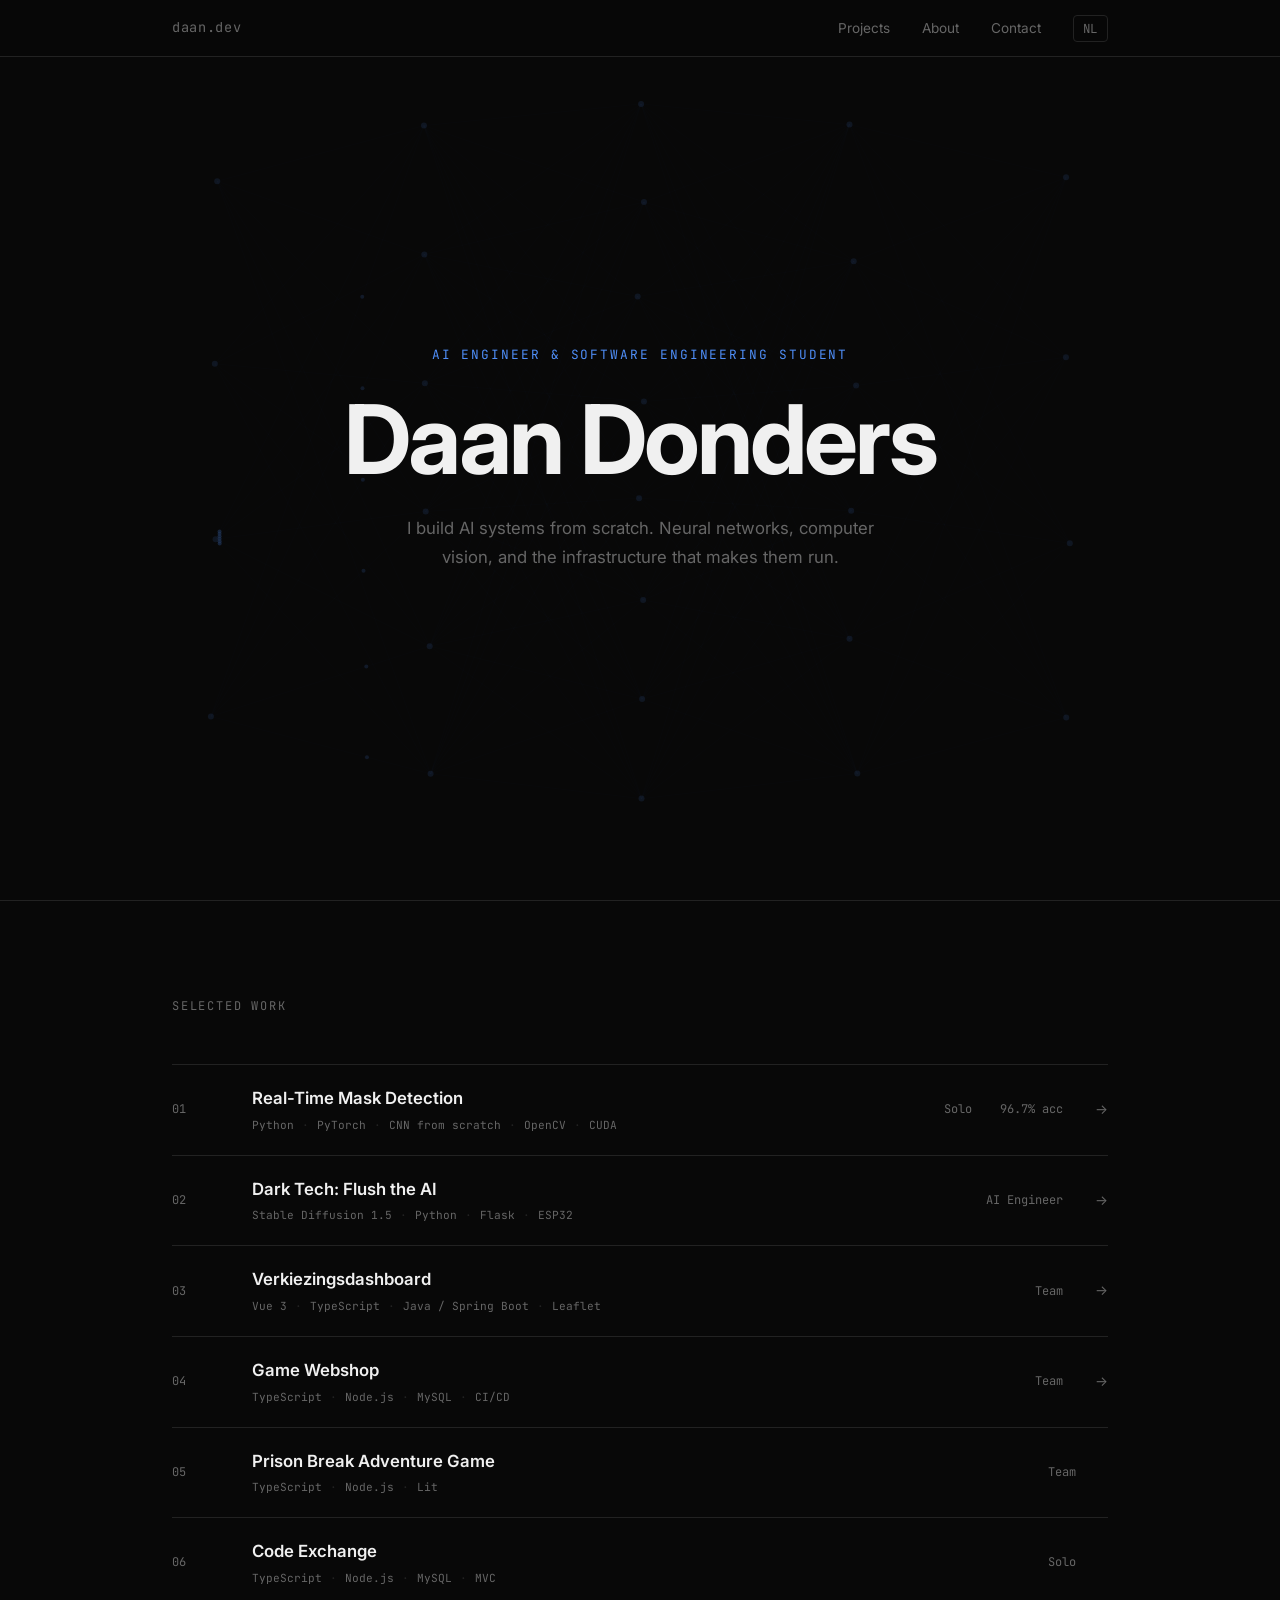
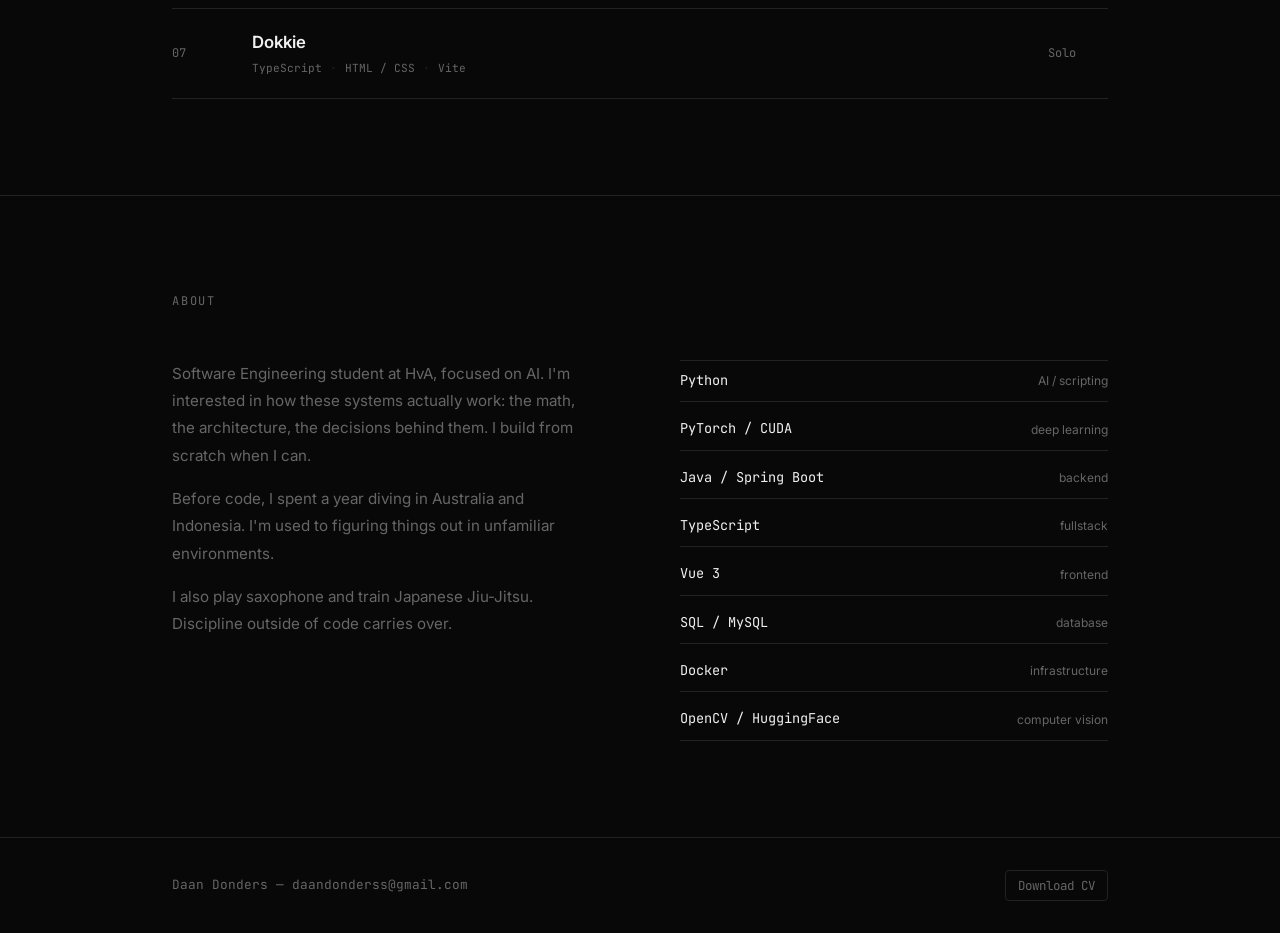
==== commit b012da16: "Add CV and user test PDF downloads" ====
--- a/index.html
+++ b/index.html
@@ -216,8 +216,9 @@
   </section>
 
   <footer>
-    <div class="container">
+    <div class="container" style="display:flex;justify-content:space-between;align-items:center;flex-wrap:wrap;gap:1rem;">
       <p>Daan Donders &mdash; daandonderss@gmail.com</p>
+      <a href="projects/files/DaandondersCV.pdf" download style="font-family:var(--mono);font-size:0.78rem;color:var(--text-muted);border:1px solid var(--border);padding:0.3rem 0.75rem;border-radius:4px;transition:color 0.2s,border-color 0.2s;" onmouseover="this.style.color='var(--text)';this.style.borderColor='var(--accent)'" onmouseout="this.style.color='var(--text-muted)';this.style.borderColor='var(--border)'">Download CV</a>
     </div>
   </footer>
 
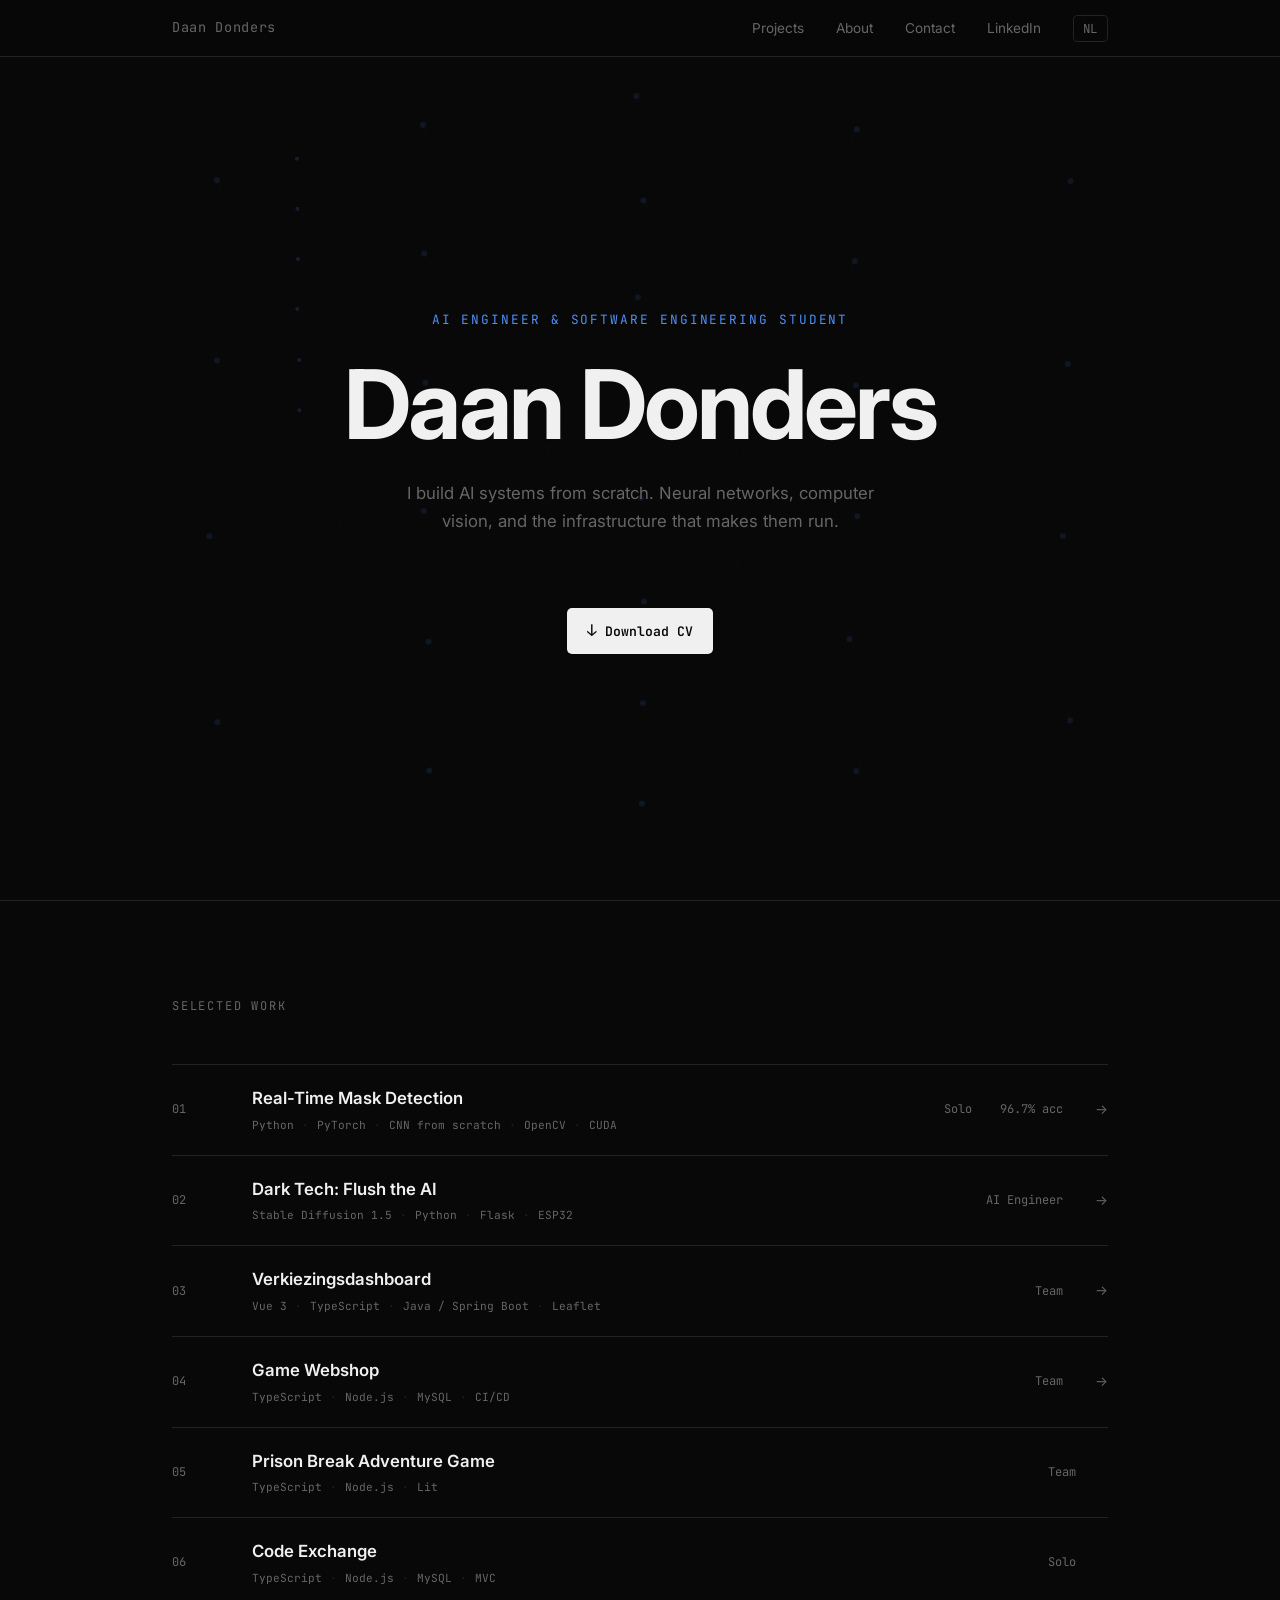
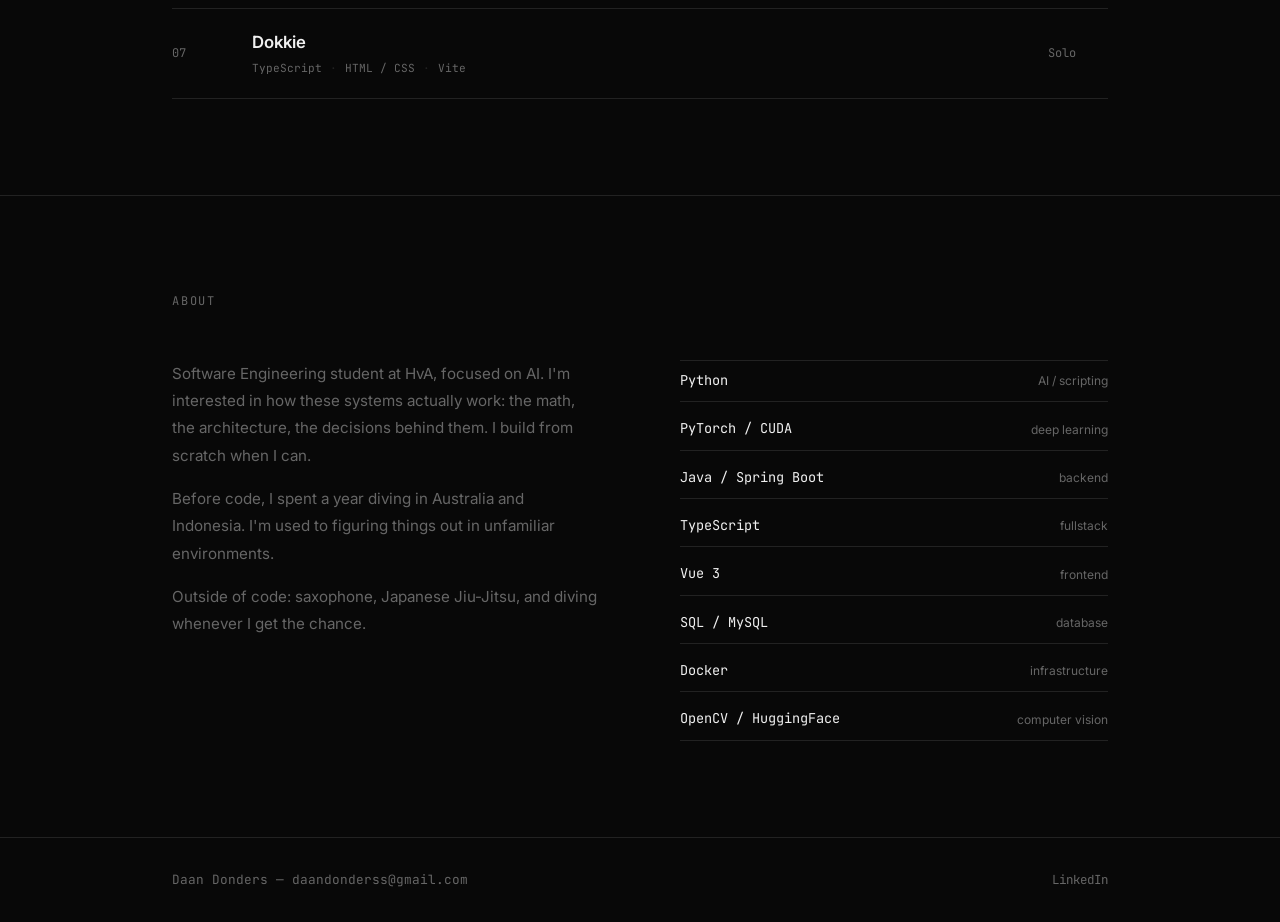
==== commit 55700fa9: "heaps of changes" ====
--- a/index.html
+++ b/index.html
@@ -30,11 +30,12 @@
 
   <nav>
     <div class="nav-inner">
-      <a href="index.html" class="nav-logo">daan.dev</a>
+      <a href="index.html" class="nav-logo">Daan Donders</a>
       <ul class="nav-links">
         <li><a href="#projects" data-en="Projects" data-nl="Projecten">Projects</a></li>
         <li><a href="#about" data-en="About" data-nl="Over mij">About</a></li>
         <li><a href="mailto:daandonderss@gmail.com">Contact</a></li>
+        <li><a href="https://www.linkedin.com/in/daan-donders-1237b7162/" target="_blank">LinkedIn</a></li>
         <li><button class="lang-toggle" id="lang-toggle">NL</button></li>
       </ul>
     </div>
@@ -48,6 +49,7 @@
       <p class="hero-desc" data-en="I build AI systems from scratch. Neural networks, computer vision, and the infrastructure that makes them run." data-nl="Ik bouw AI-systemen van scratch. Neurale netwerken, computer vision en de infrastructuur die ze laat werken.">
         I build AI systems from scratch. Neural networks, computer vision, and the infrastructure that makes them run.
       </p>
+      <a href="projects/files/DaandondersCV.pdf" download class="cv-download" data-en="Download CV" data-nl="Download CV">Download CV</a>
     </div>
   </section>
 
@@ -173,8 +175,8 @@
           <p data-en="Before code, I spent a year diving in Australia and Indonesia. I'm used to figuring things out in unfamiliar environments." data-nl="Voor het programmeren bracht ik een jaar door met duiken in Australië en Indonesië. Ik ben gewend om dingen uit te zoeken in onbekende omgevingen.">
             Before code, I spent a year diving in Australia and Indonesia. I'm used to figuring things out in unfamiliar environments.
           </p>
-          <p data-en="I also play saxophone and train Japanese Jiu-Jitsu. Discipline outside of code carries over." data-nl="Ik speel saxofoon en train Japans Jiu-Jitsu. Discipline buiten het programmeren straalt door in het werk.">
-            I also play saxophone and train Japanese Jiu-Jitsu. Discipline outside of code carries over.
+          <p data-en="Outside of code: saxophone, Japanese Jiu-Jitsu, and diving whenever I get the chance." data-nl="Buiten het programmeren: saxofoon, Japans Jiu-Jitsu en duiken wanneer ik de kans krijg.">
+            Outside of code: saxophone, Japanese Jiu-Jitsu, and diving whenever I get the chance.
           </p>
         </div>
         <div class="skills-grid">
@@ -218,7 +220,7 @@
   <footer>
     <div class="container" style="display:flex;justify-content:space-between;align-items:center;flex-wrap:wrap;gap:1rem;">
       <p>Daan Donders &mdash; daandonderss@gmail.com</p>
-      <a href="projects/files/DaandondersCV.pdf" download style="font-family:var(--mono);font-size:0.78rem;color:var(--text-muted);border:1px solid var(--border);padding:0.3rem 0.75rem;border-radius:4px;transition:color 0.2s,border-color 0.2s;" onmouseover="this.style.color='var(--text)';this.style.borderColor='var(--accent)'" onmouseout="this.style.color='var(--text-muted)';this.style.borderColor='var(--border)'">Download CV</a>
+      <a href="https://www.linkedin.com/in/daan-donders-1237b7162/" target="_blank" style="font-family:var(--mono);font-size:0.78rem;color:var(--text-muted);transition:color 0.2s;" onmouseover="this.style.color='var(--accent)'" onmouseout="this.style.color='var(--text-muted)'">LinkedIn</a>
     </div>
   </footer>
 
--- a/style.css
+++ b/style.css
@@ -144,6 +144,32 @@
 
 .hero-title .dim {
   color: var(--text-muted);
+}
+
+.cv-download {
+  display: inline-flex;
+  align-items: center;
+  gap: 0.5rem;
+  margin-top: 1.5rem;
+  padding: 0.65rem 1.25rem;
+  font-family: var(--mono);
+  font-size: 0.82rem;
+  font-weight: 600;
+  color: var(--bg);
+  background: var(--text);
+  border-radius: 5px;
+  text-decoration: none;
+  transition: background 0.2s, color 0.2s;
+}
+
+.cv-download::before {
+  content: '↓';
+  font-size: 1rem;
+}
+
+.cv-download:hover {
+  background: var(--accent);
+  color: #fff;
 }
 
 .hero-desc {
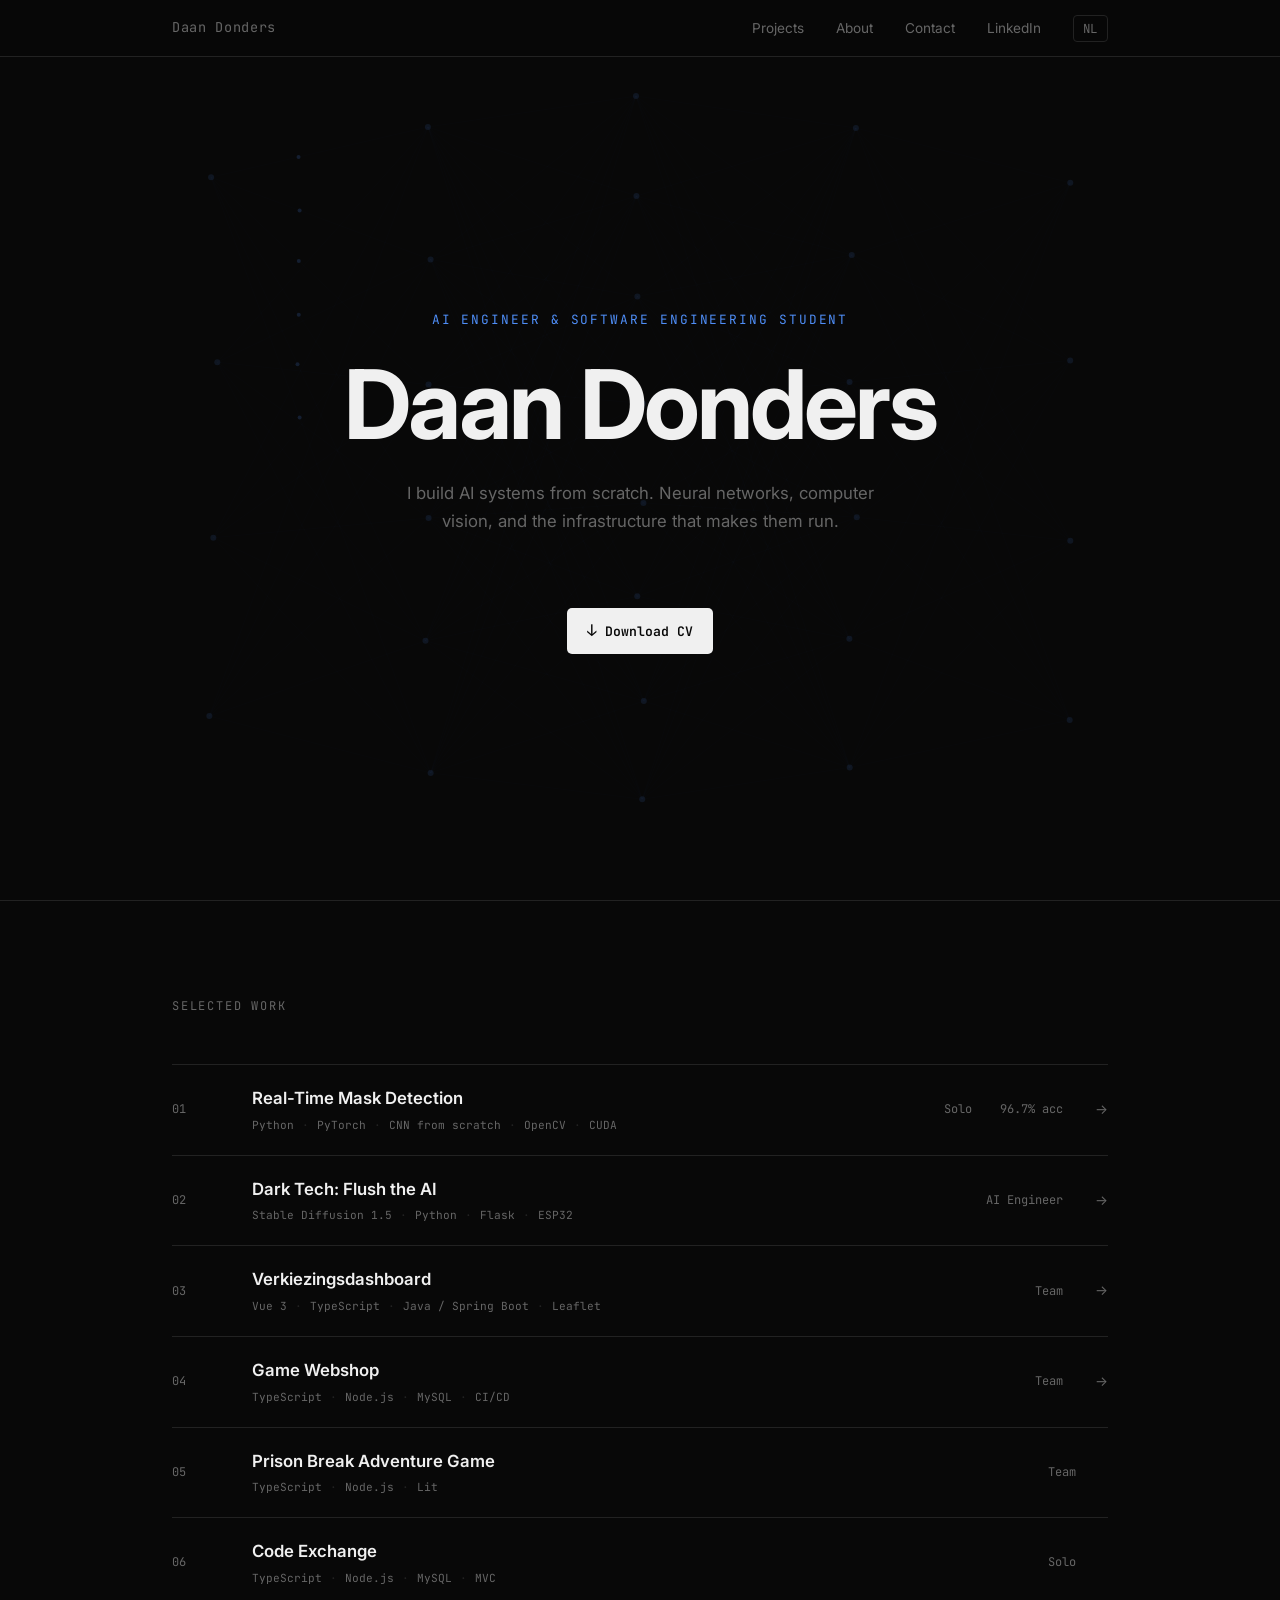
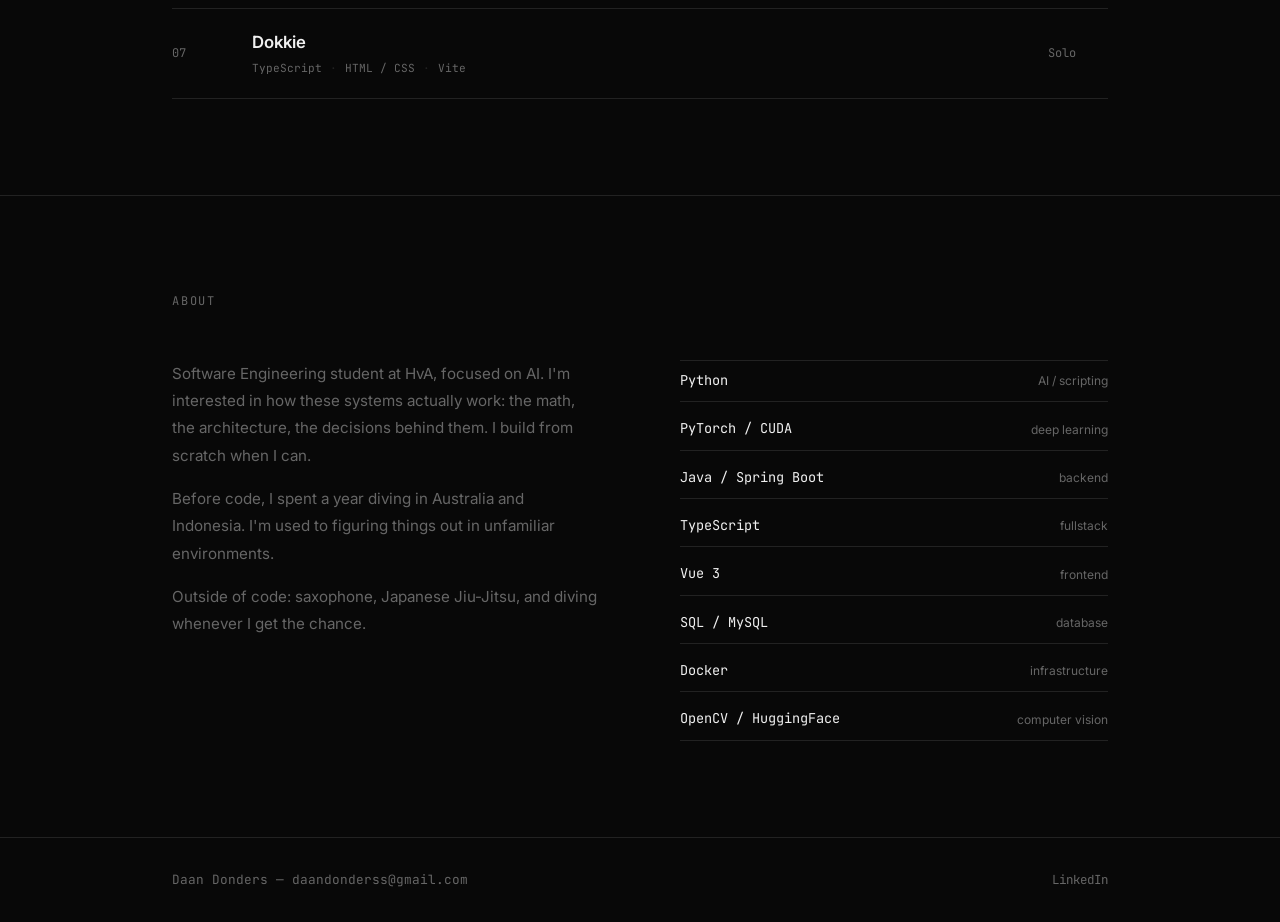
==== commit 1ea18c8d: "languages" ====
--- a/index.html
+++ b/index.html
@@ -8,23 +8,6 @@
   <link rel="preconnect" href="https://fonts.googleapis.com" />
   <link rel="preconnect" href="https://fonts.gstatic.com" crossorigin />
   <link href="https://fonts.googleapis.com/css2?family=Inter:wght@400;500;600;700&family=JetBrains+Mono:wght@400;600&display=swap" rel="stylesheet" />
-  <style>
-    .lang-toggle {
-      font-family: var(--mono);
-      font-size: 0.78rem;
-      color: var(--text-muted);
-      background: none;
-      border: 1px solid var(--border);
-      border-radius: 4px;
-      padding: 0.25rem 0.6rem;
-      cursor: pointer;
-      transition: color 0.2s, border-color 0.2s;
-    }
-    .lang-toggle:hover {
-      color: var(--text);
-      border-color: var(--accent);
-    }
-  </style>
 </head>
 <body>
 
@@ -225,26 +208,7 @@
   </footer>
 
   <script src="neural.js"></script>
-  <script>
-    const toggle = document.getElementById('lang-toggle');
-    let lang = localStorage.getItem('lang') || 'en';
-
-    function applyLang() {
-      document.querySelectorAll('[data-en]').forEach(el => {
-        el.innerHTML = el.getAttribute('data-' + lang);
-      });
-      toggle.textContent = lang === 'en' ? 'NL' : 'EN';
-      document.documentElement.lang = lang;
-      localStorage.setItem('lang', lang);
-    }
-
-    toggle.addEventListener('click', () => {
-      lang = lang === 'en' ? 'nl' : 'en';
-      applyLang();
-    });
-
-    applyLang();
-  </script>
+  <script src="lang.js"></script>
 
 </body>
 </html>
--- a/style.css
+++ b/style.css
@@ -77,6 +77,23 @@
 
 .nav-logo:hover {
   color: var(--text);
+}
+
+.lang-toggle {
+  font-family: var(--mono);
+  font-size: 0.78rem;
+  color: var(--text-muted);
+  background: none;
+  border: 1px solid var(--border);
+  border-radius: 4px;
+  padding: 0.25rem 0.6rem;
+  cursor: pointer;
+  transition: color 0.2s, border-color 0.2s;
+}
+
+.lang-toggle:hover {
+  color: var(--text);
+  border-color: var(--accent);
 }
 
 .nav-links {
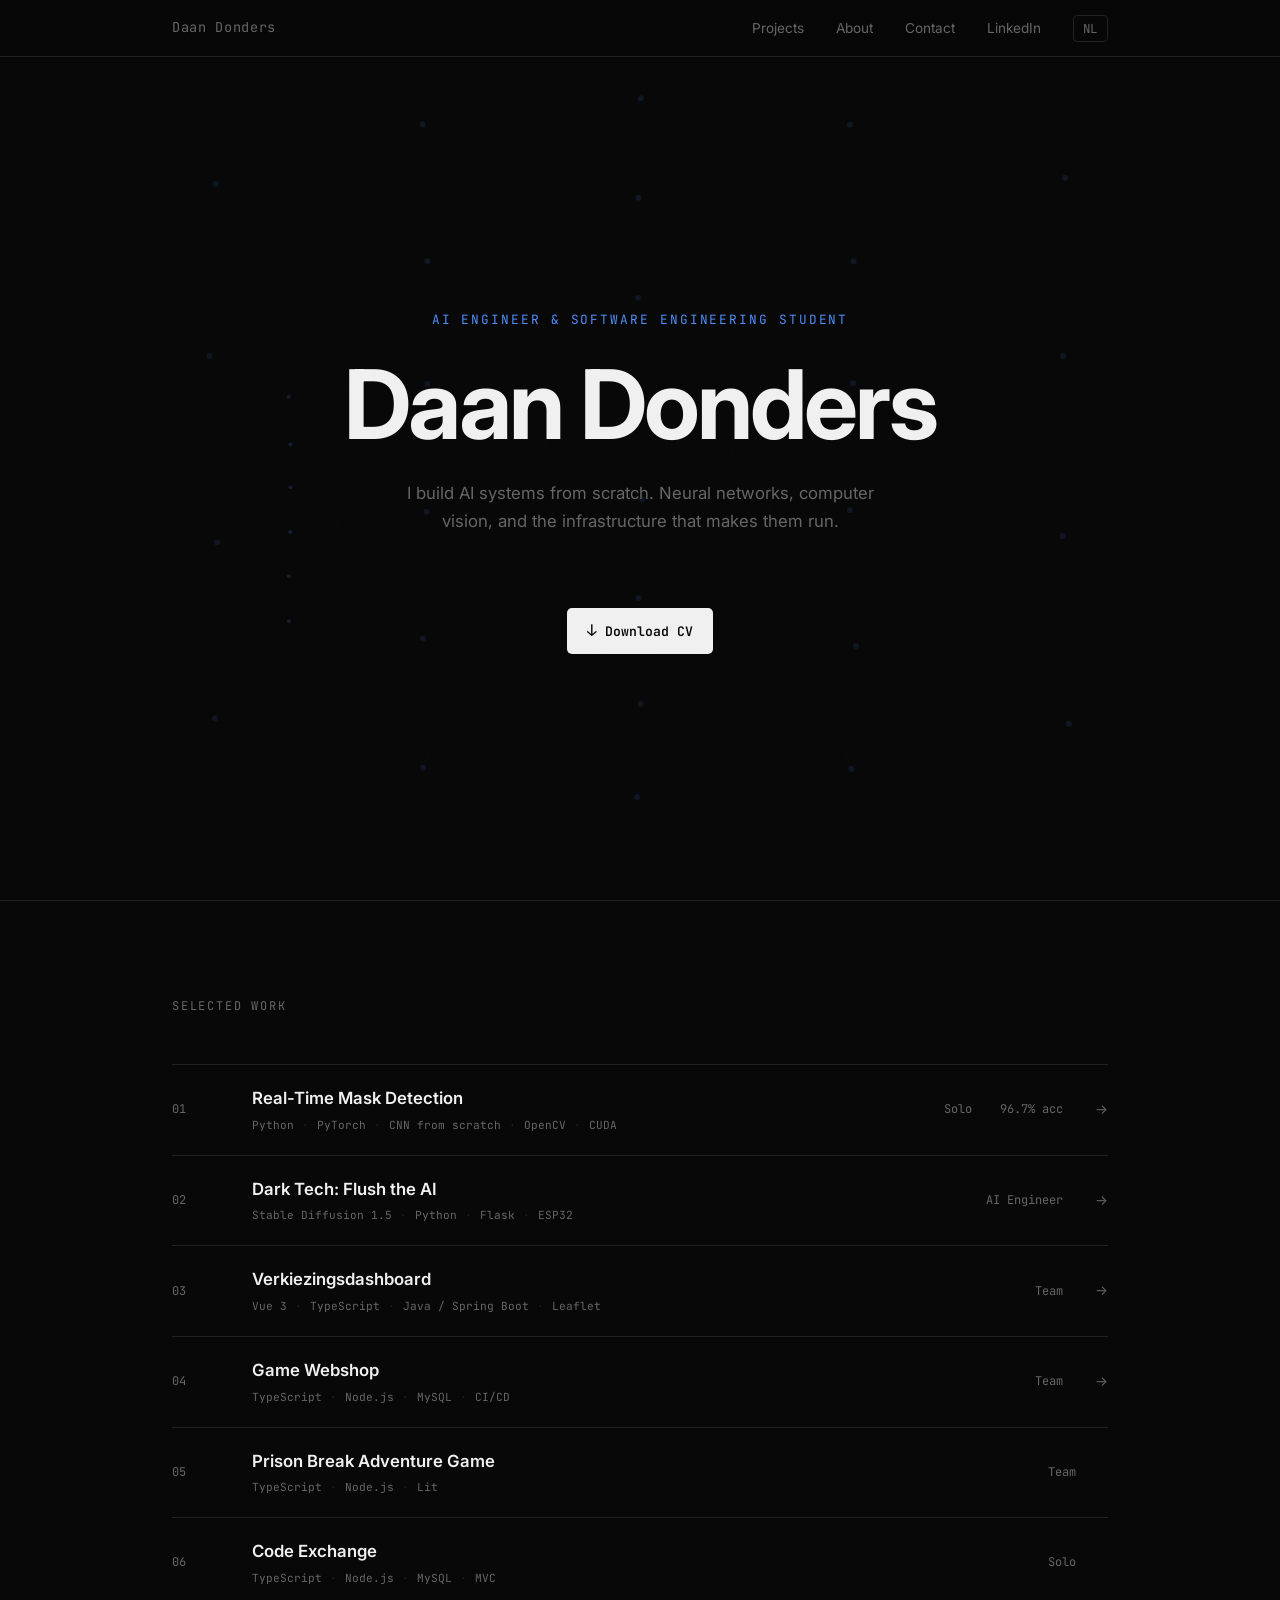
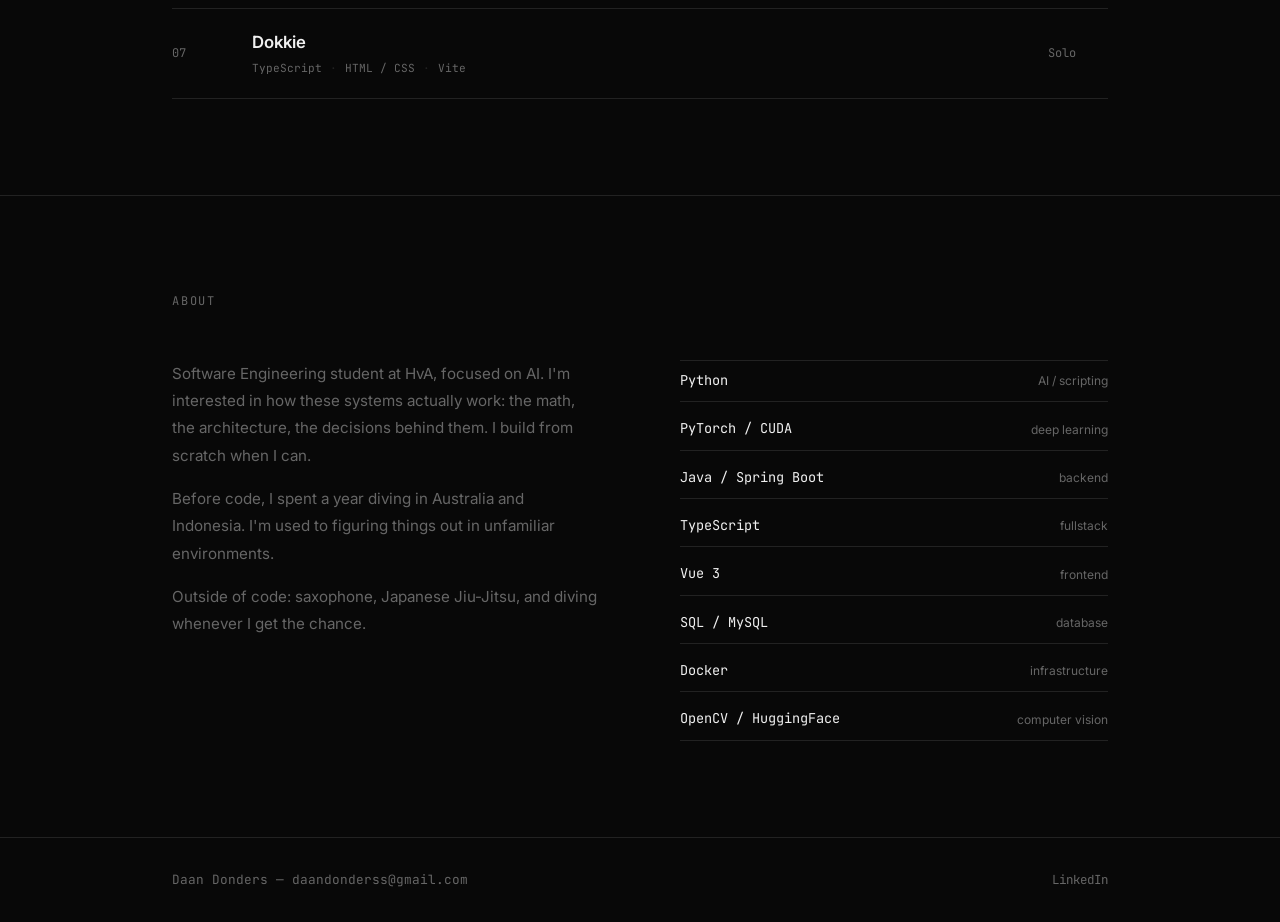
==== commit 0139bcae: "small changes" ====
--- a/index.html
+++ b/index.html
@@ -4,6 +4,7 @@
   <meta charset="UTF-8" />
   <meta name="viewport" content="width=device-width, initial-scale=1.0" />
   <title>Daan Donders — AI Engineer</title>
+  <meta name="description" content="Portfolio of Daan Donders, AI Engineer and Software Engineering student at HvA. Builds neural networks, computer vision systems and AI pipelines from scratch." />
   <link rel="stylesheet" href="style.css" />
   <link rel="preconnect" href="https://fonts.googleapis.com" />
   <link rel="preconnect" href="https://fonts.gstatic.com" crossorigin />
@@ -103,7 +104,7 @@
           <span class="project-arrow">&#8594;</span>
         </a>
 
-        <div class="project-row">
+        <div class="project-row project-row-minor">
           <span class="project-number">05</span>
           <div class="project-info">
             <span class="project-name">Prison Break Adventure Game</span>
@@ -116,7 +117,7 @@
           <span class="project-meta">Team</span>
         </div>
 
-        <div class="project-row">
+        <div class="project-row project-row-minor">
           <span class="project-number">06</span>
           <div class="project-info">
             <span class="project-name">Code Exchange</span>
@@ -130,7 +131,7 @@
           <span class="project-meta">Solo</span>
         </div>
 
-        <div class="project-row">
+        <div class="project-row project-row-minor">
           <span class="project-number">07</span>
           <div class="project-info">
             <span class="project-name">Dokkie</span>
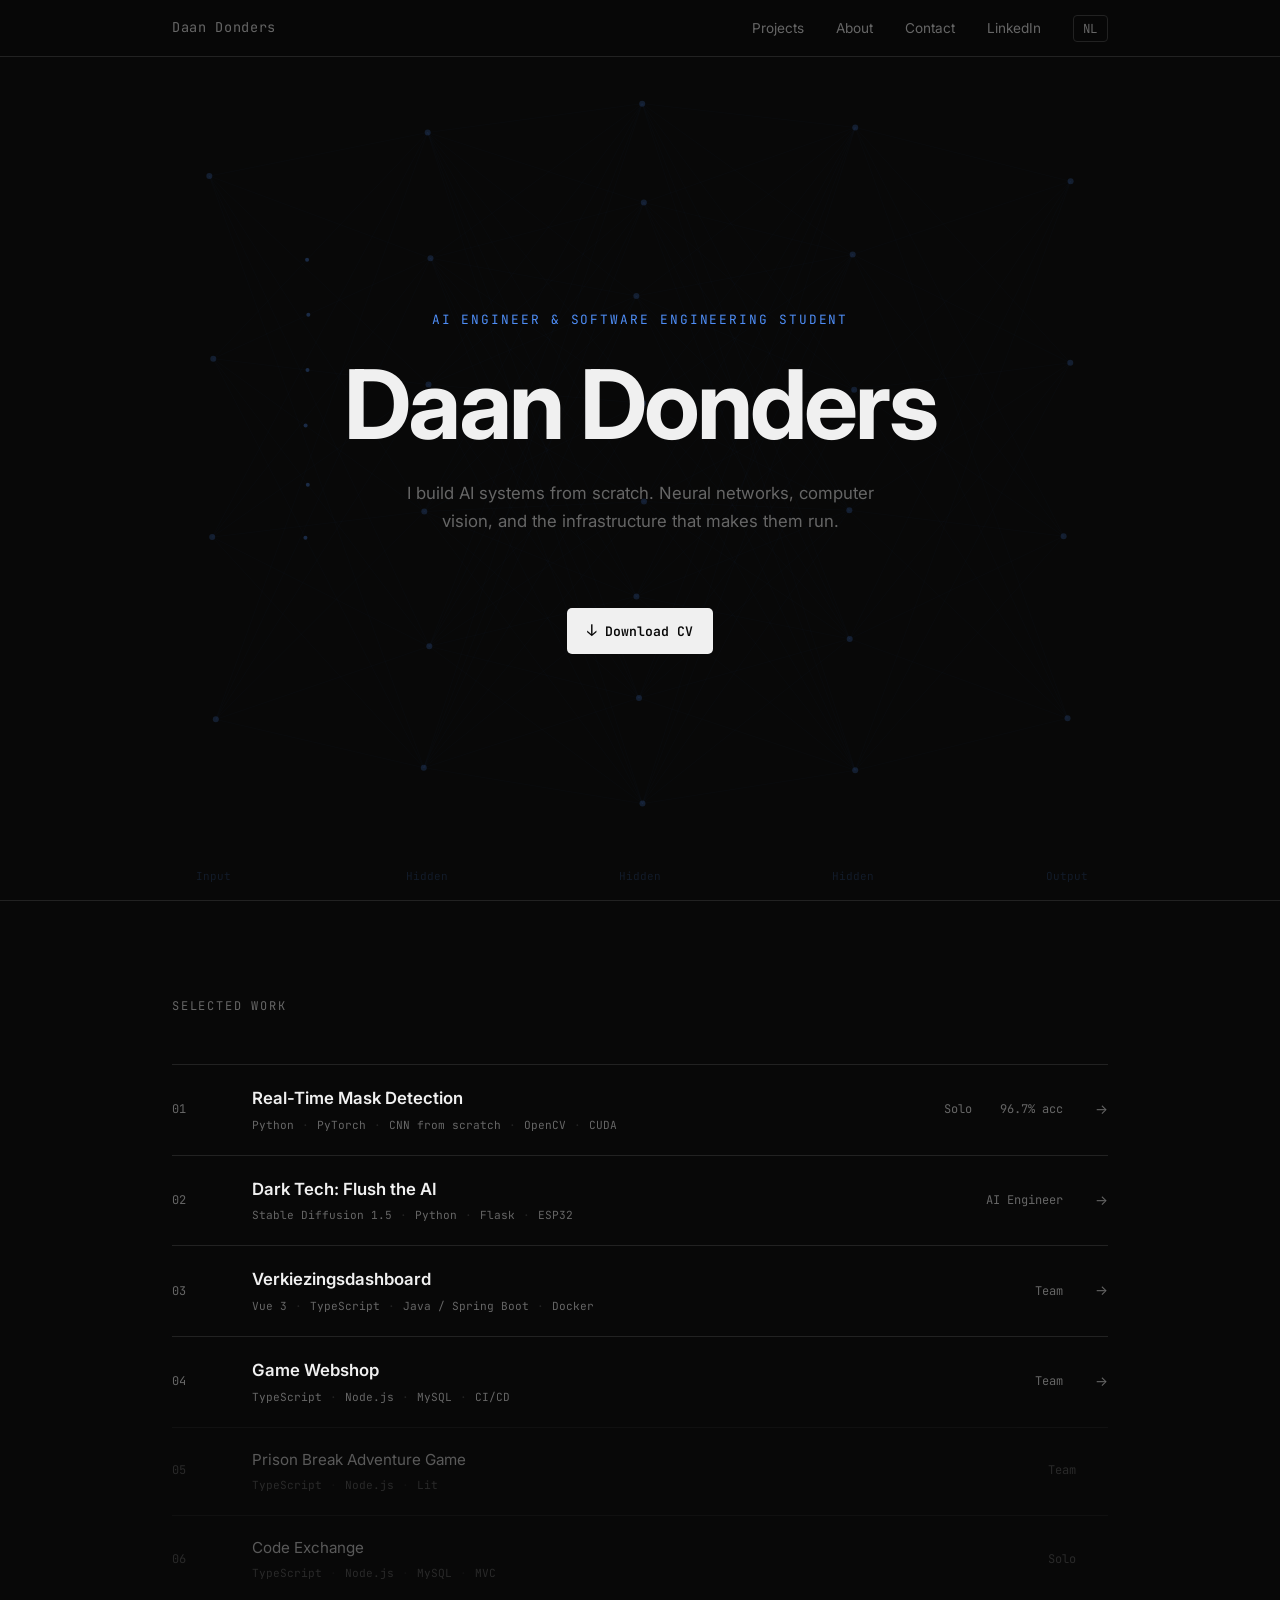
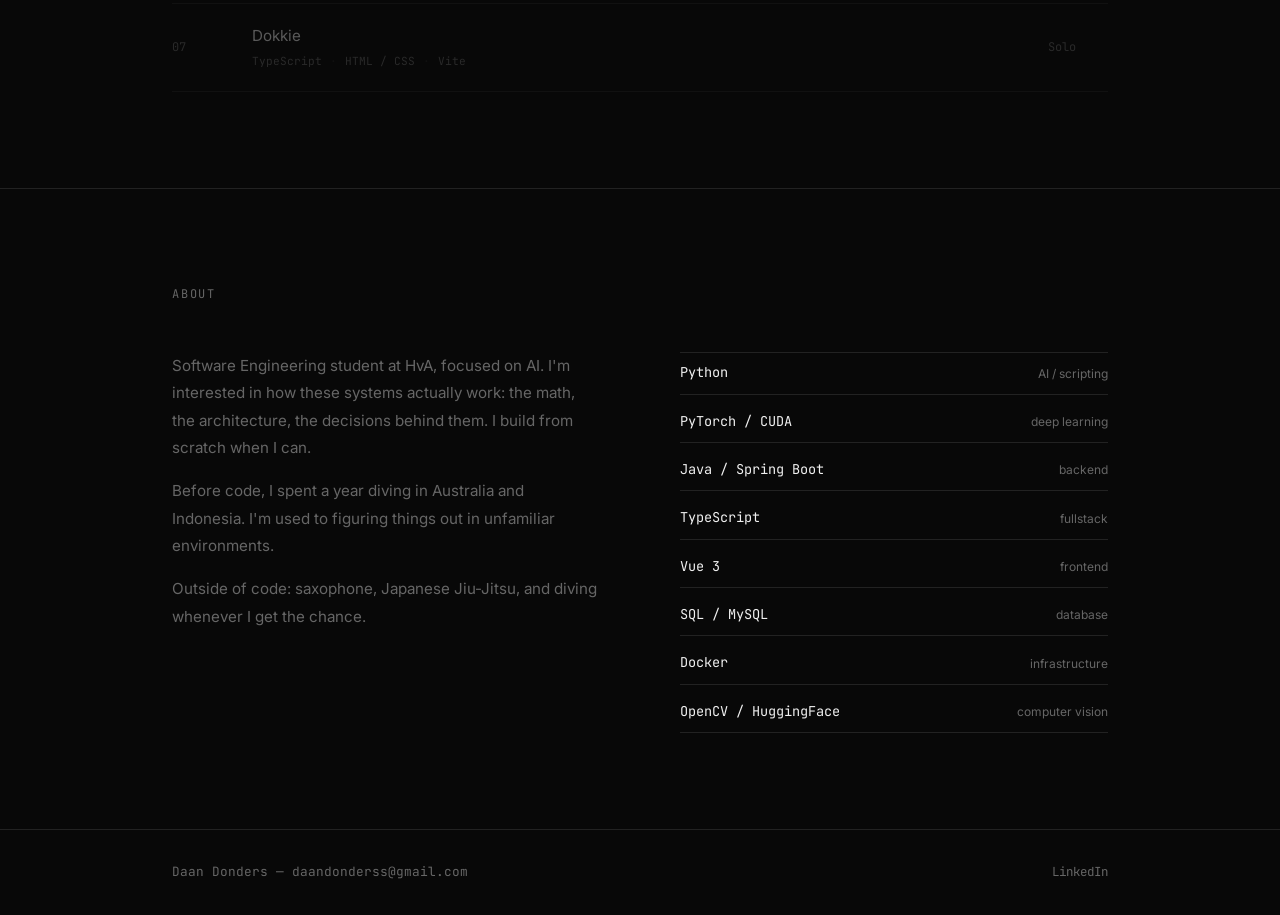
==== commit ac069a43: "changed" ====
--- a/index.html
+++ b/index.html
@@ -82,7 +82,7 @@
               <span class="project-tag">Vue 3</span>
               <span class="project-tag">TypeScript</span>
               <span class="project-tag">Java / Spring Boot</span>
-              <span class="project-tag">Leaflet</span>
+              <span class="project-tag">Docker</span>
             </div>
           </div>
           <span class="project-meta">Team</span>
--- a/style.css
+++ b/style.css
@@ -126,7 +126,7 @@
   inset: 0;
   width: 100%;
   height: 100%;
-  opacity: 0.35;
+  opacity: 0.55;
 }
 
 .hero-content {
@@ -262,6 +262,16 @@
 
 .project-row:hover .project-name {
   color: var(--accent);
+}
+
+.project-row-minor {
+  opacity: 0.35;
+  pointer-events: none;
+}
+
+.project-row-minor .project-name {
+  font-weight: 400;
+  font-size: 0.95rem;
 }
 
 .project-number {
